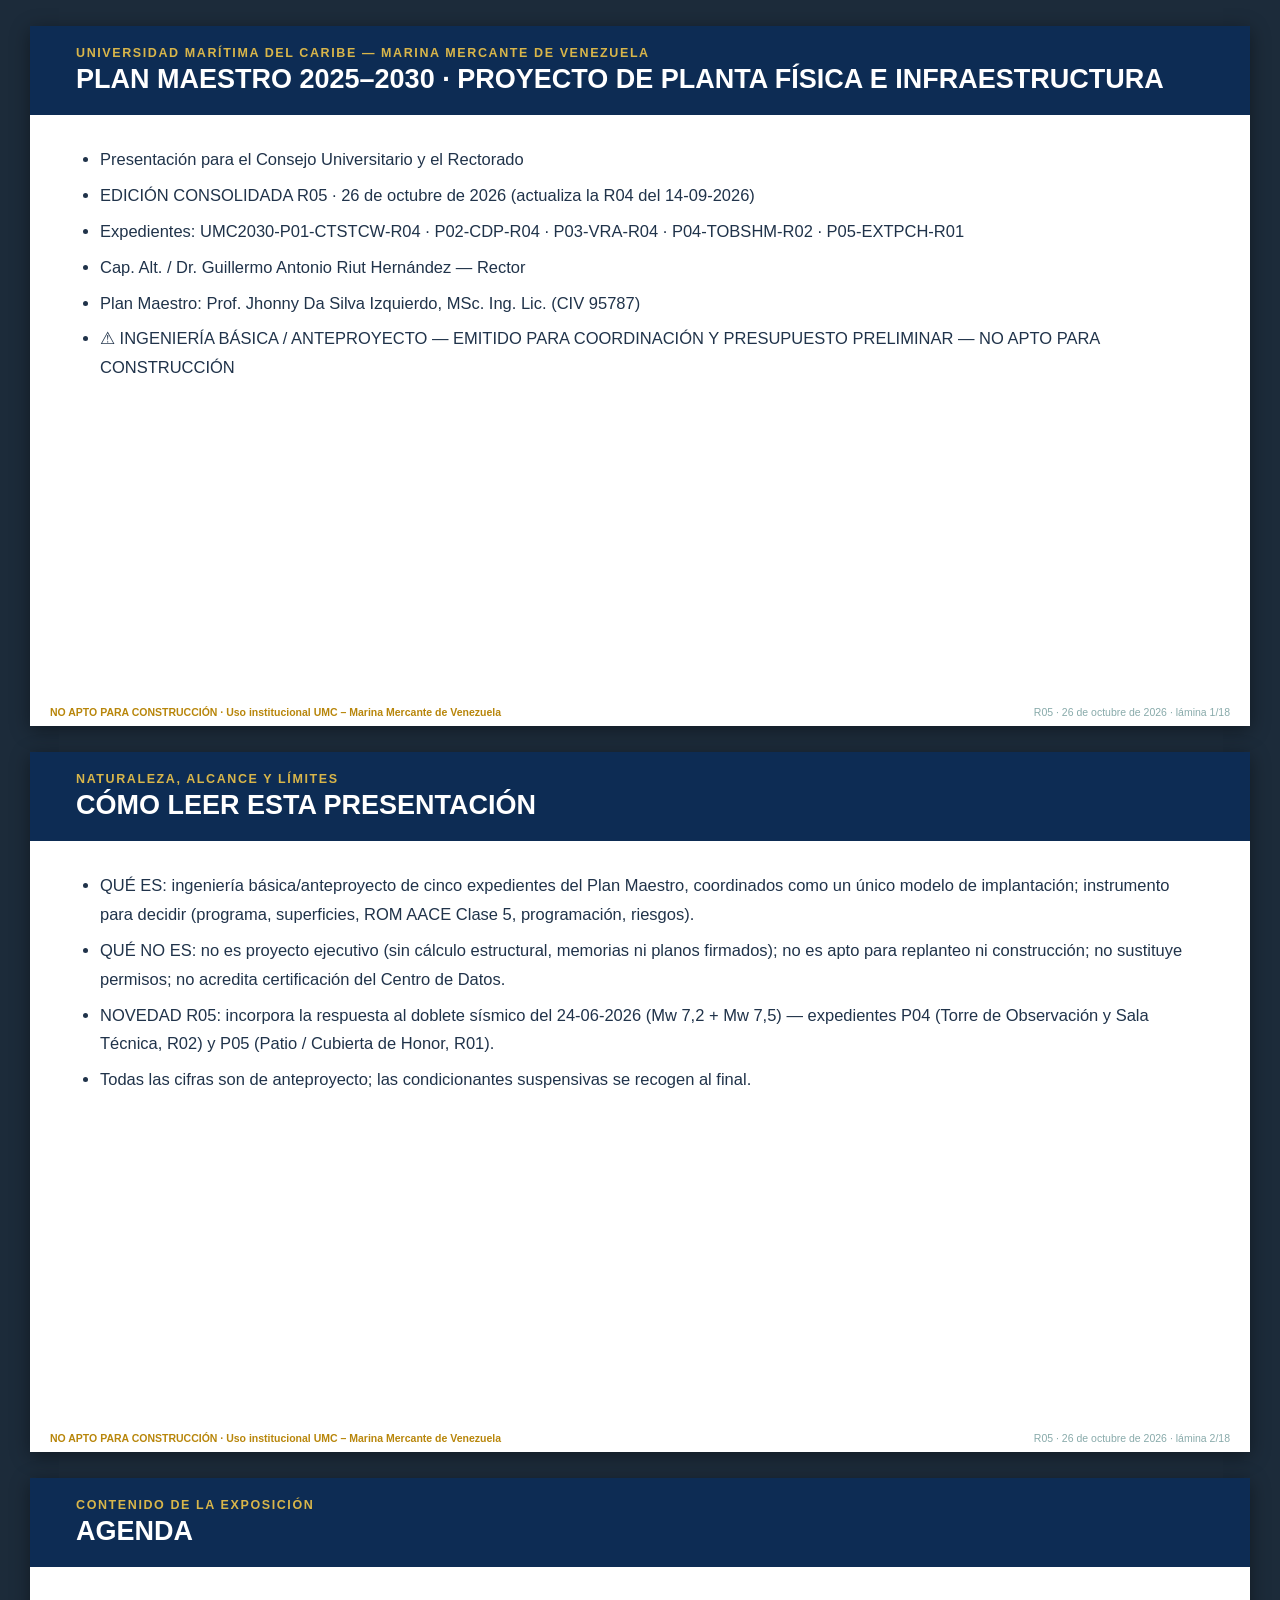
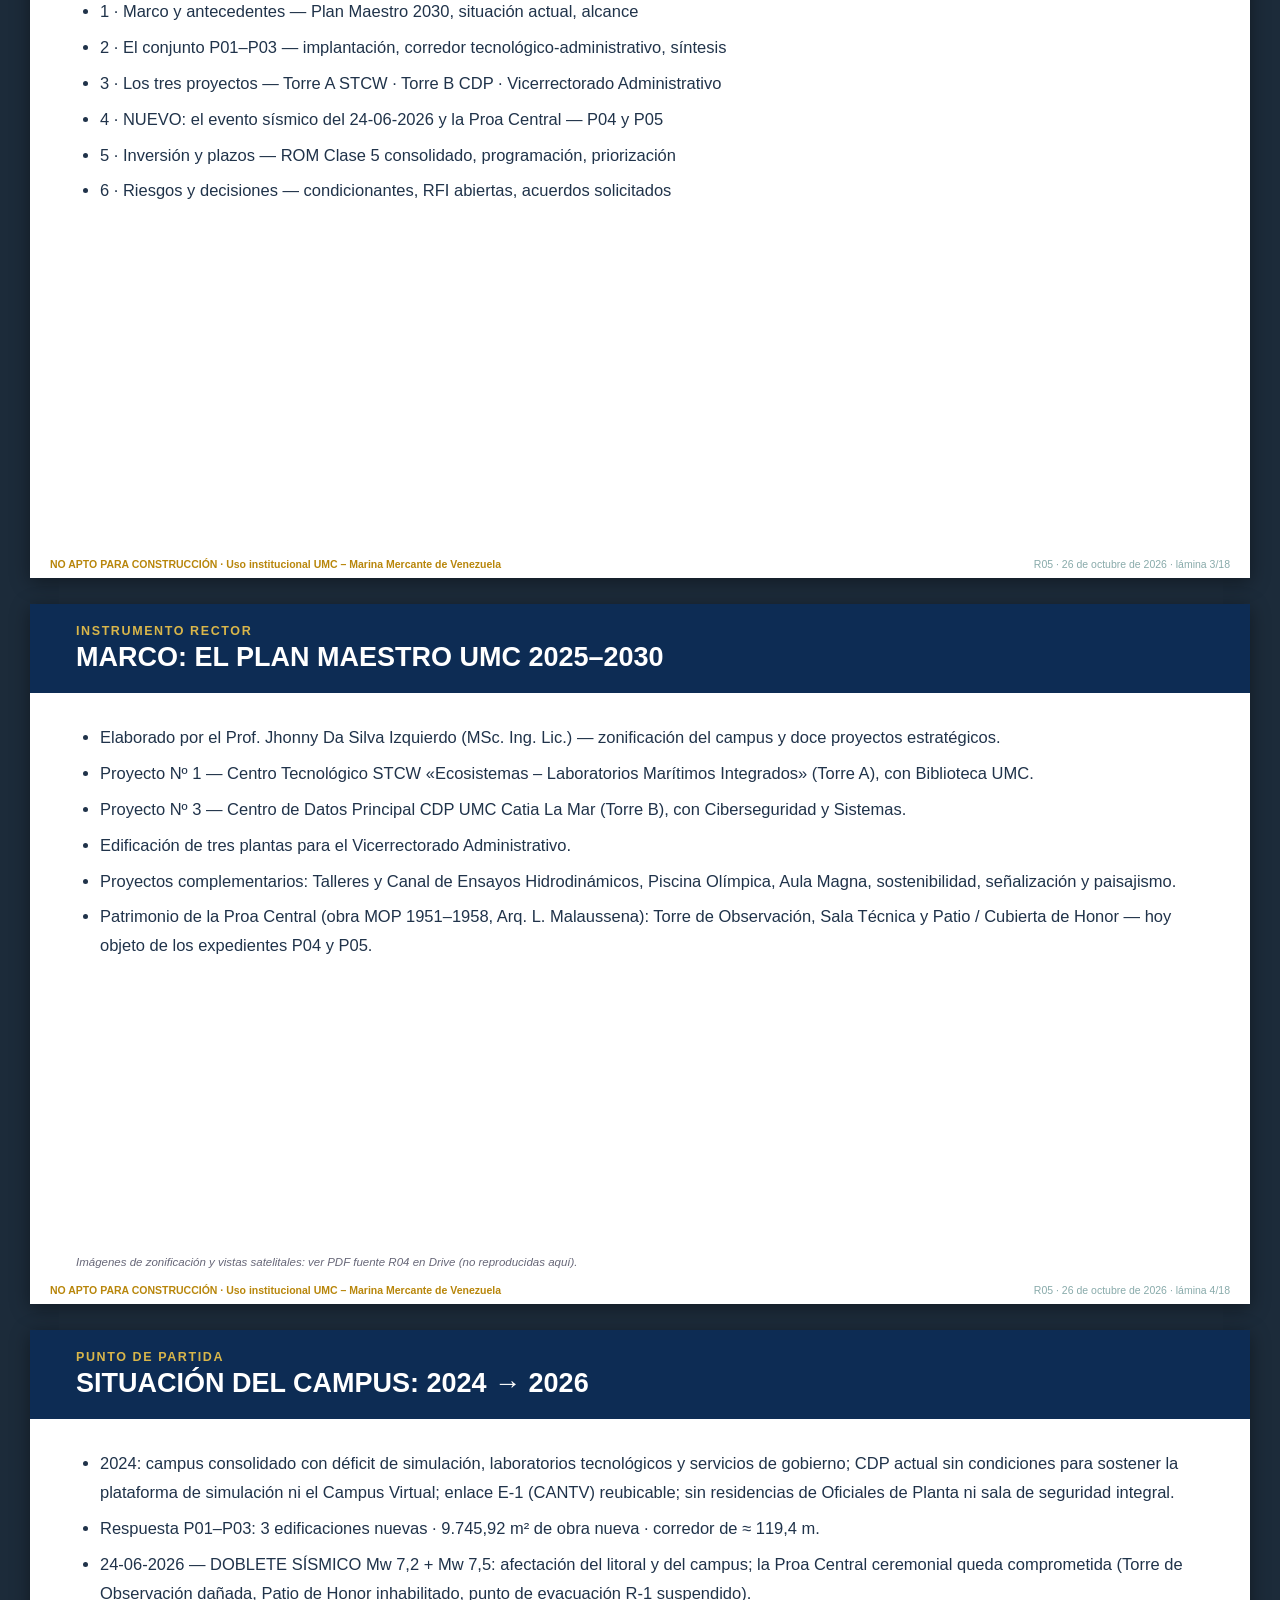
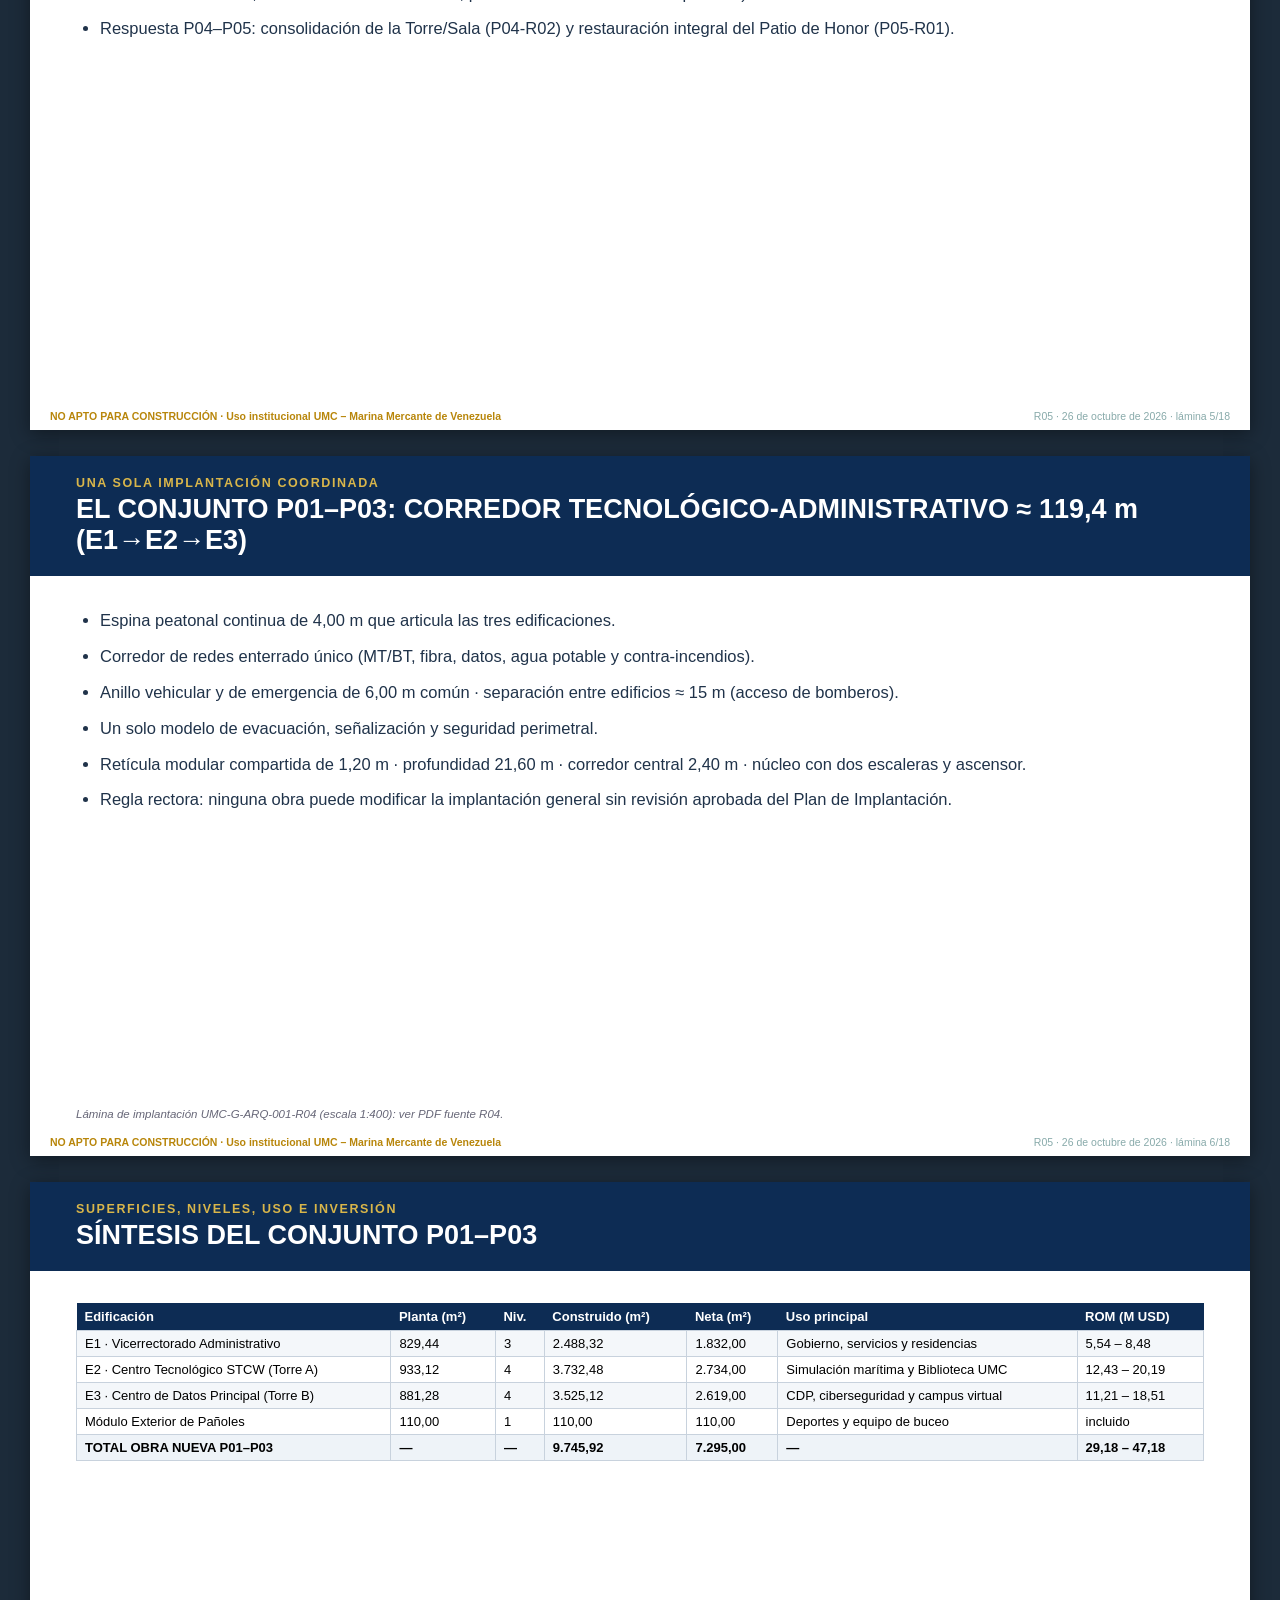
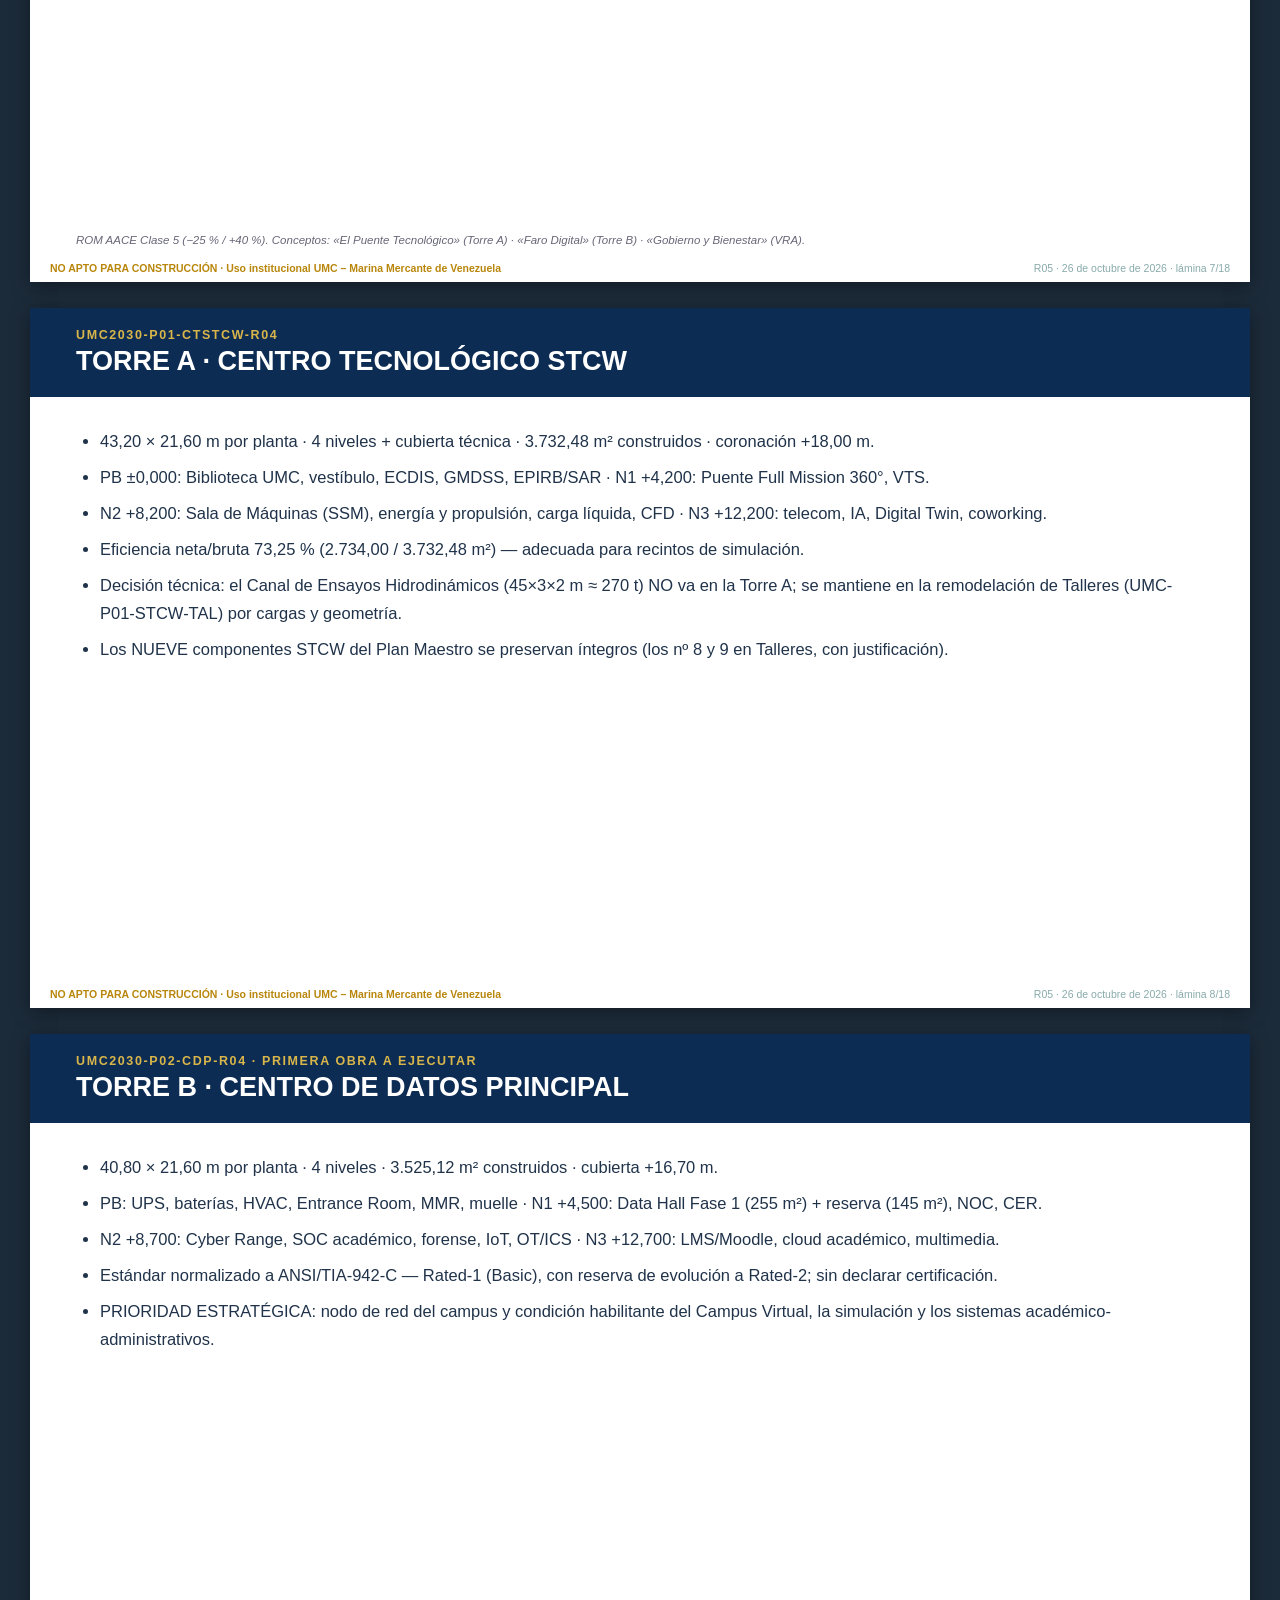
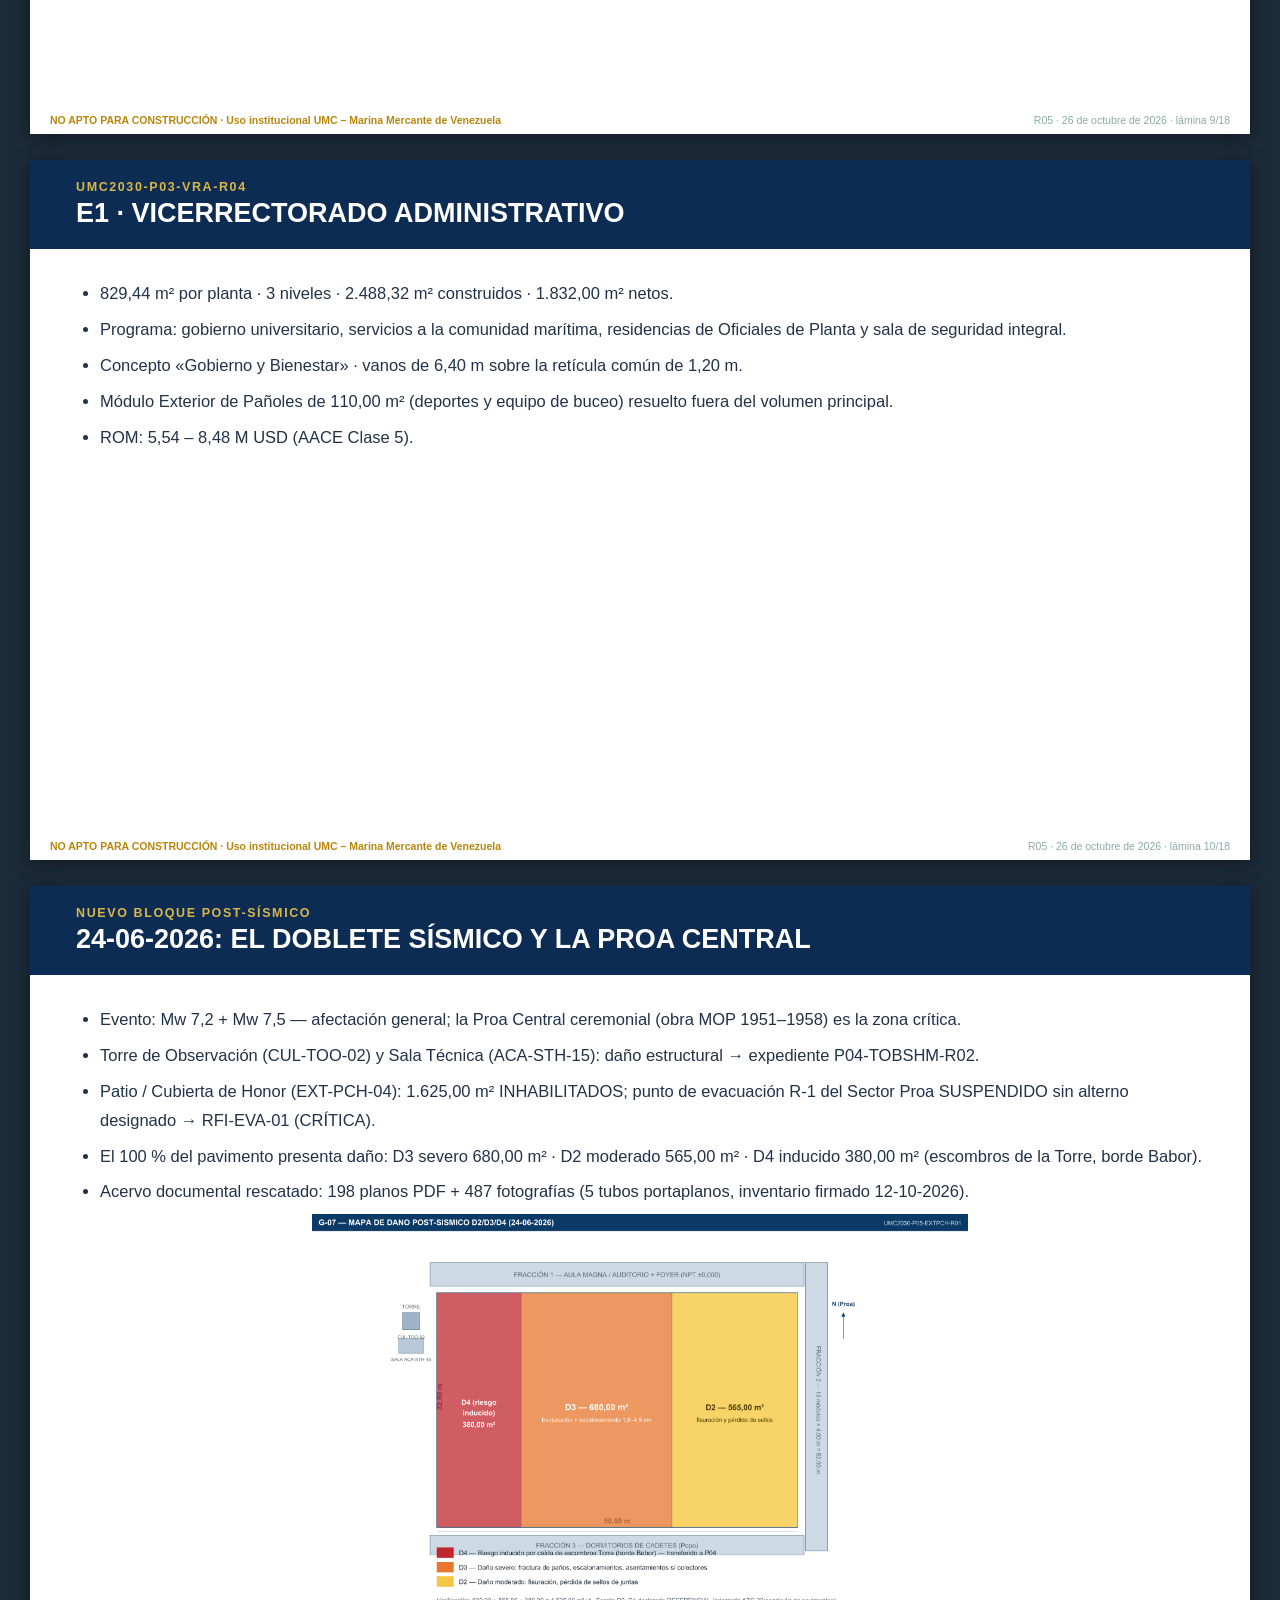
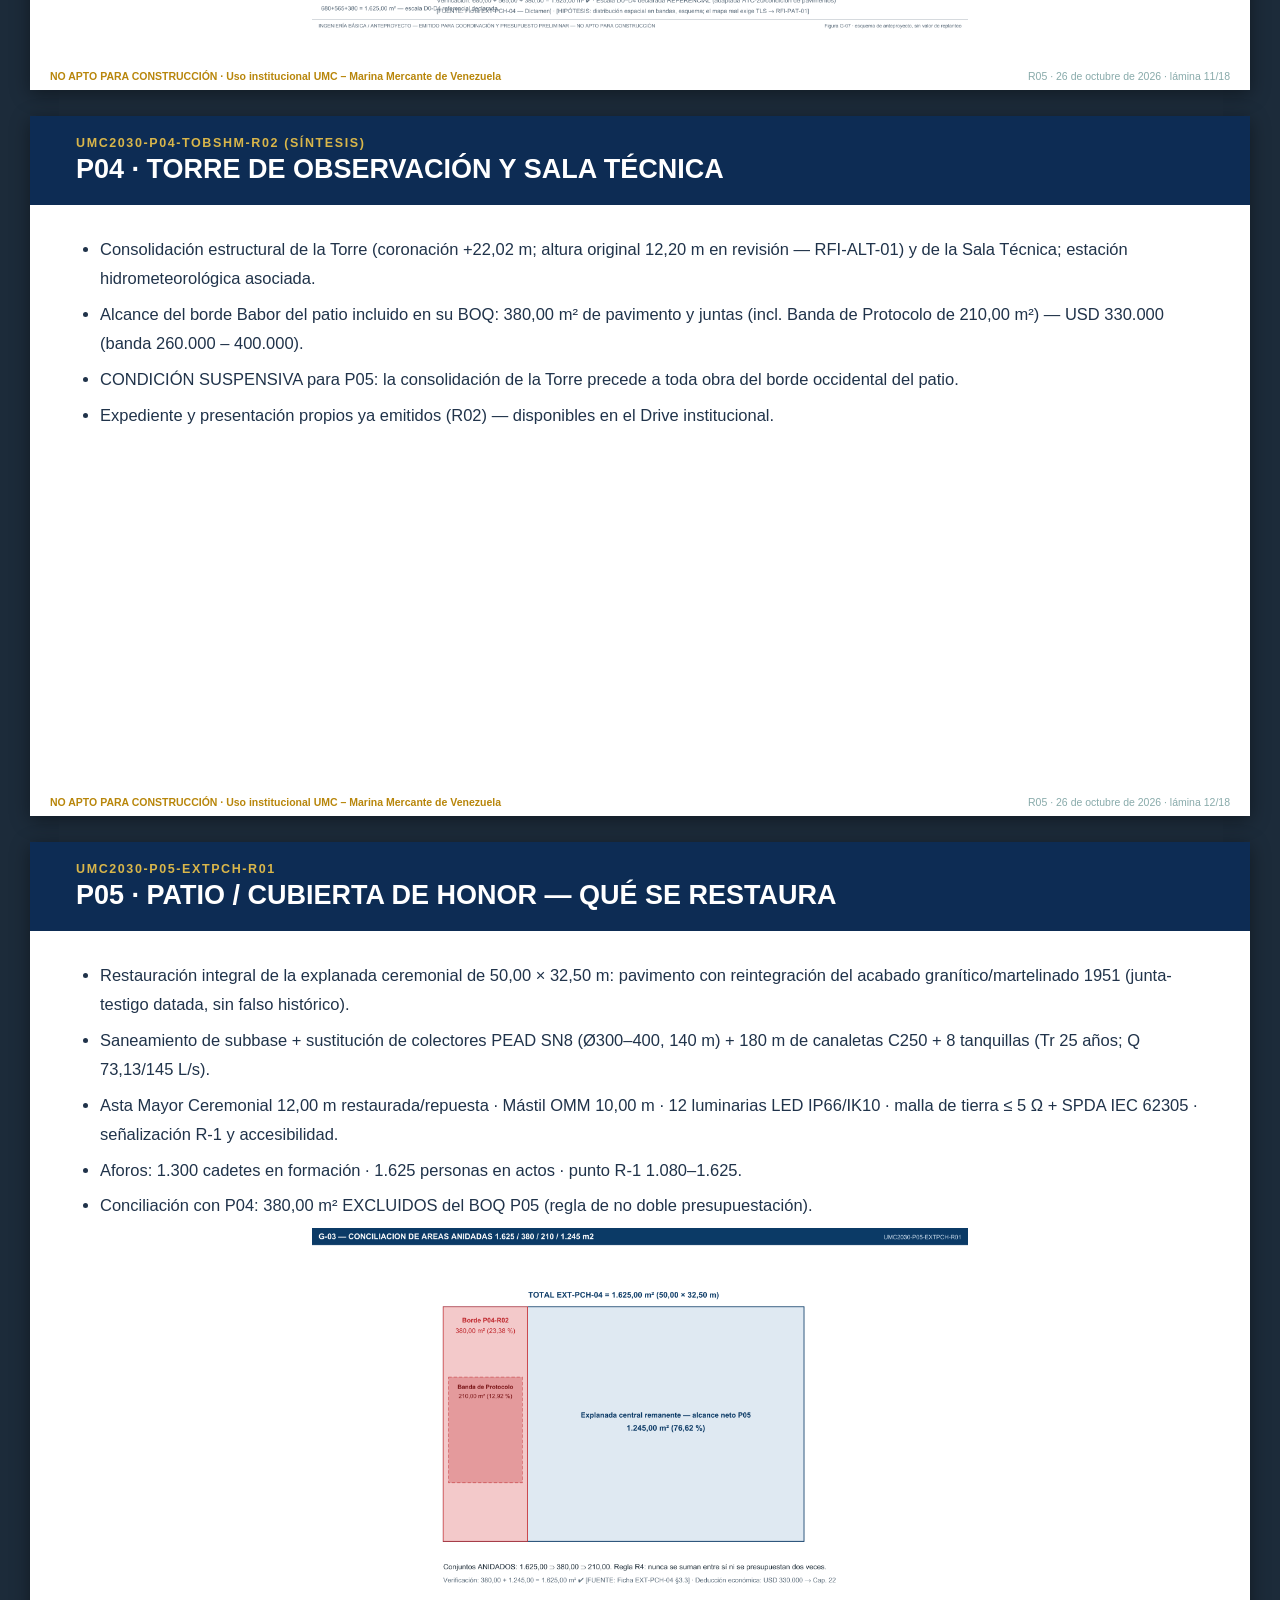
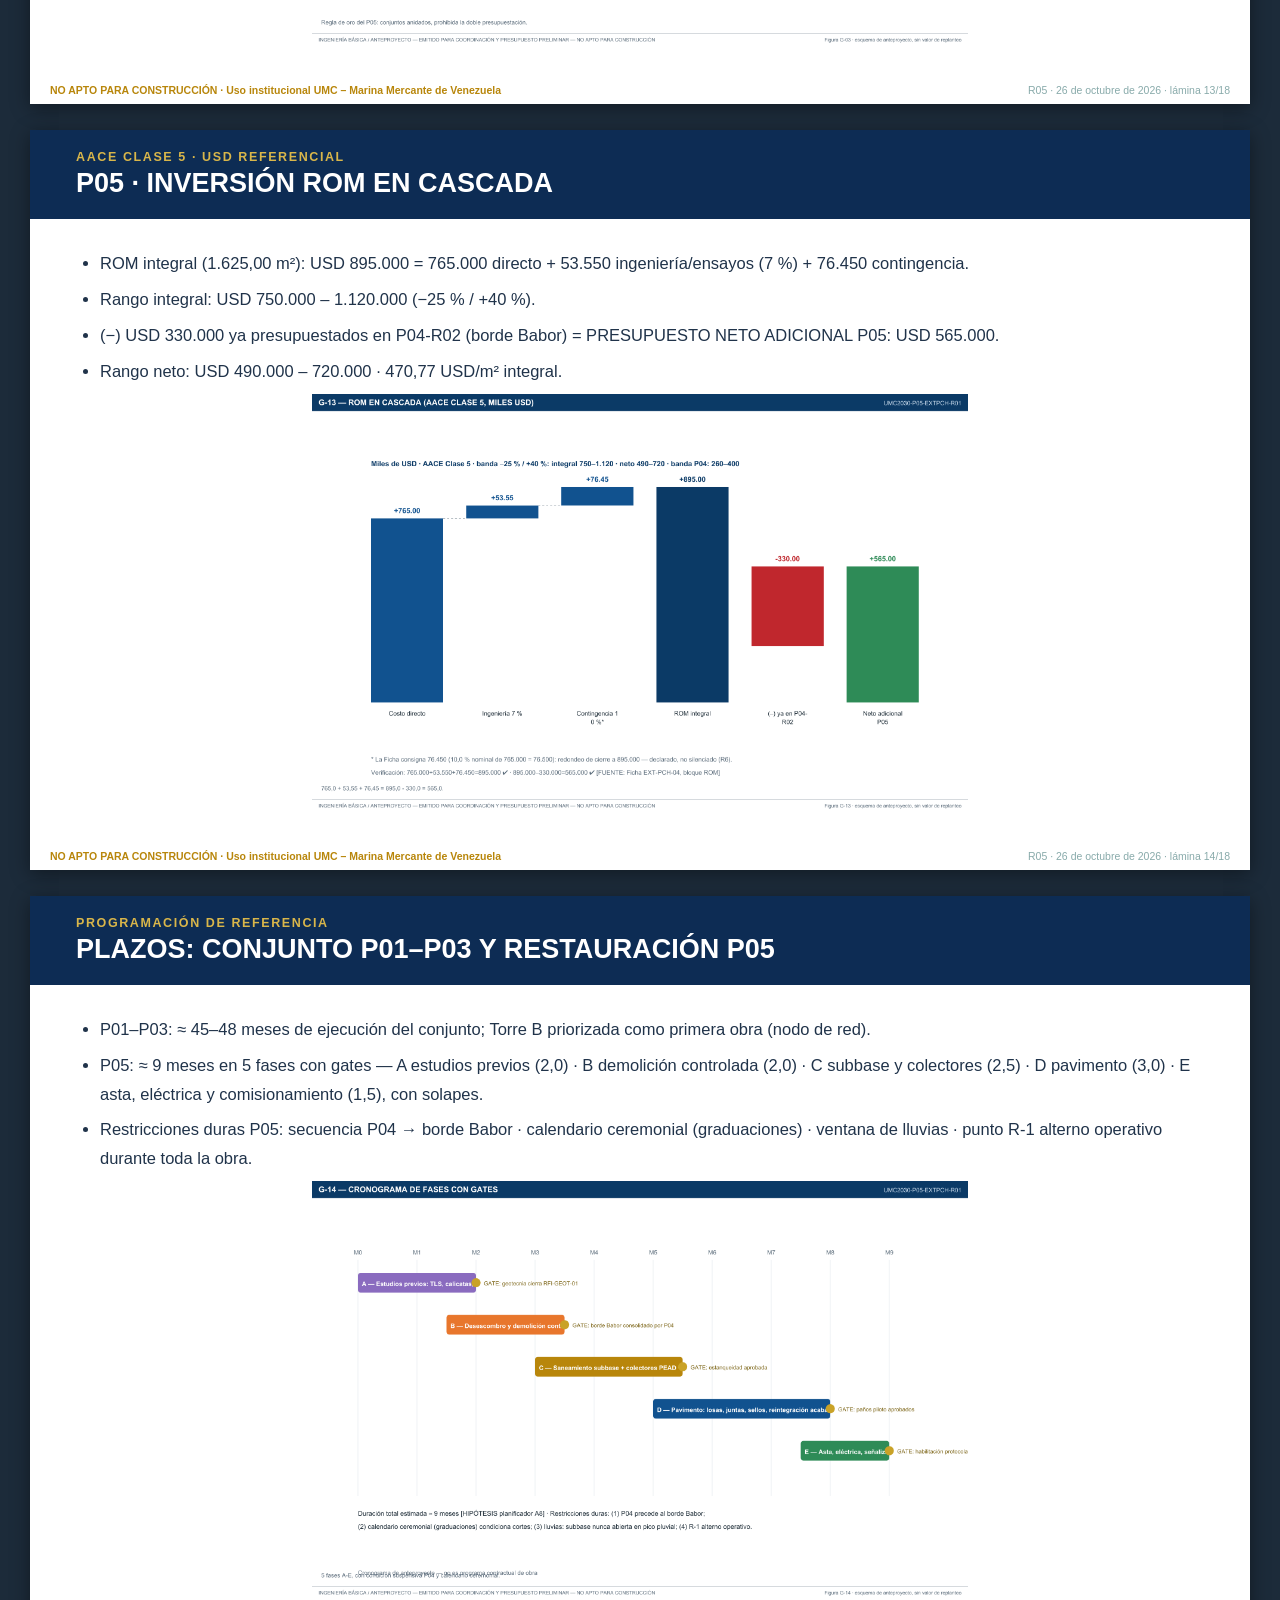
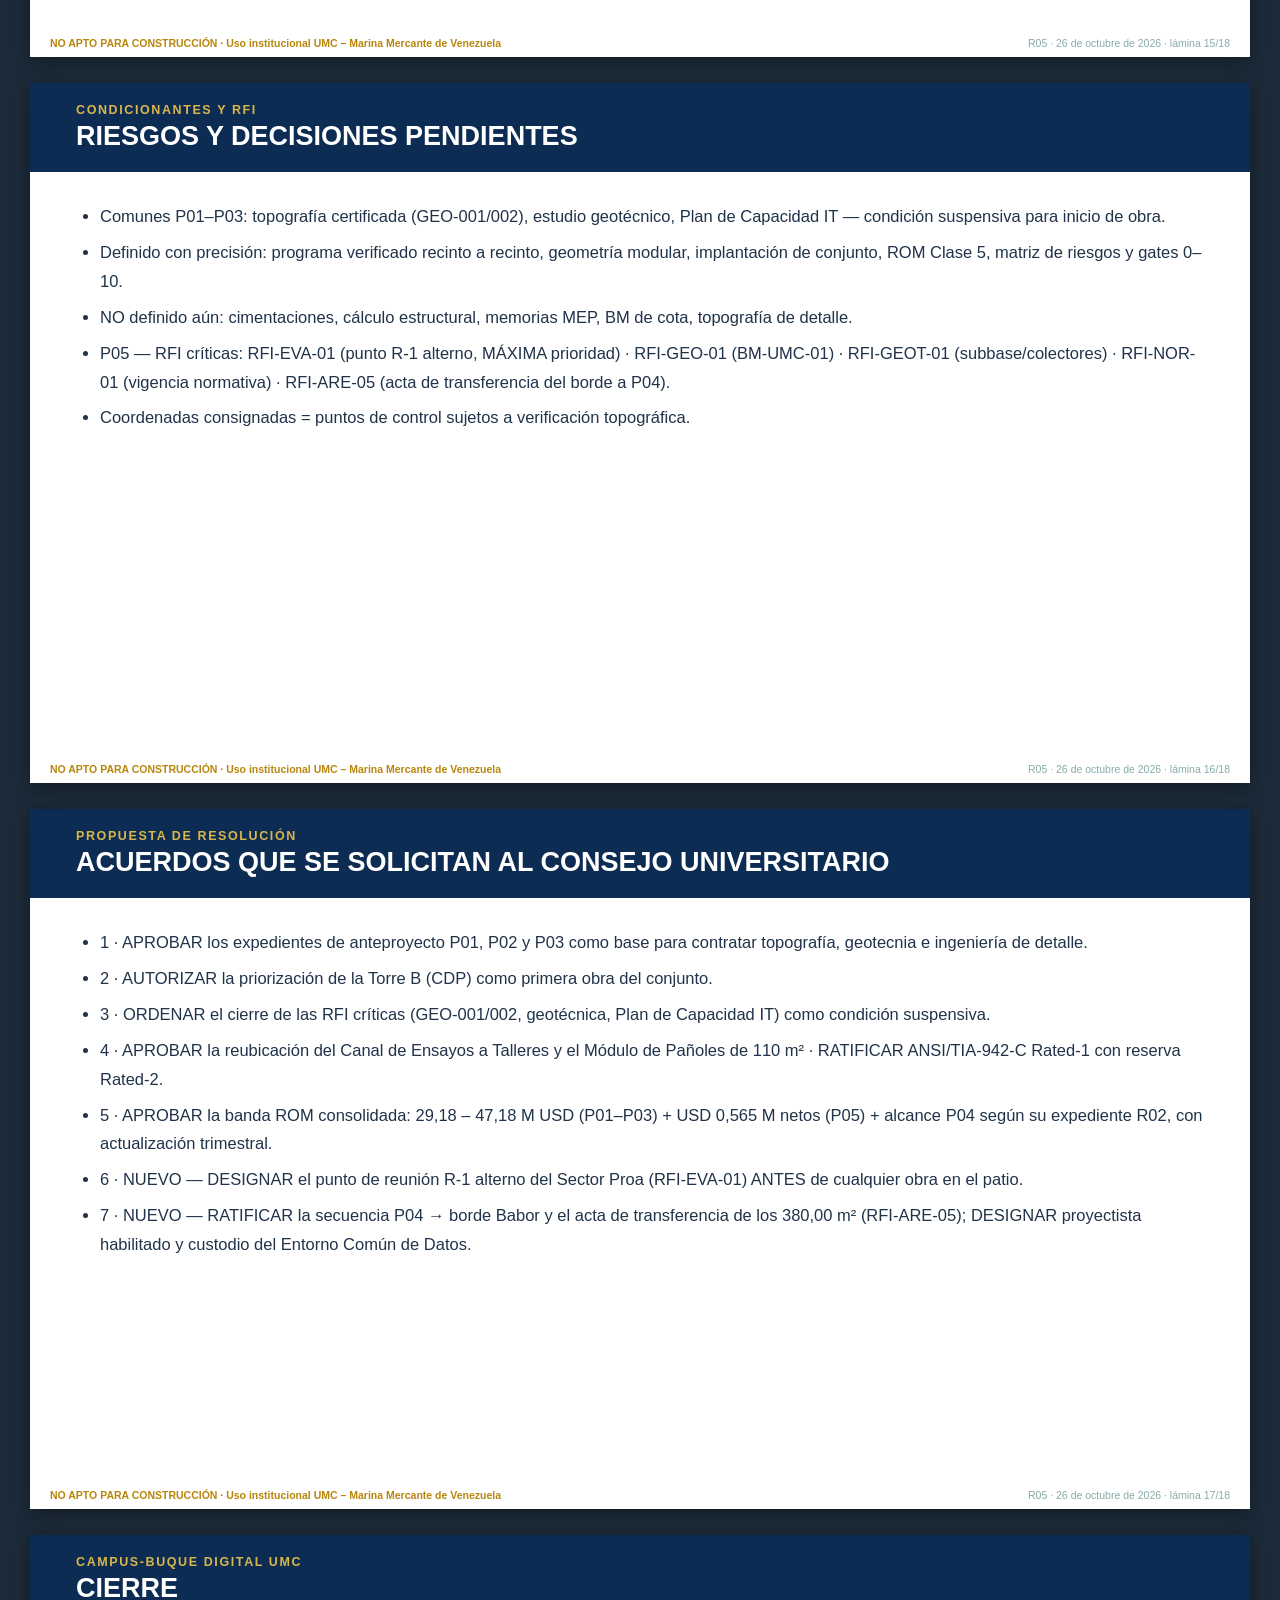
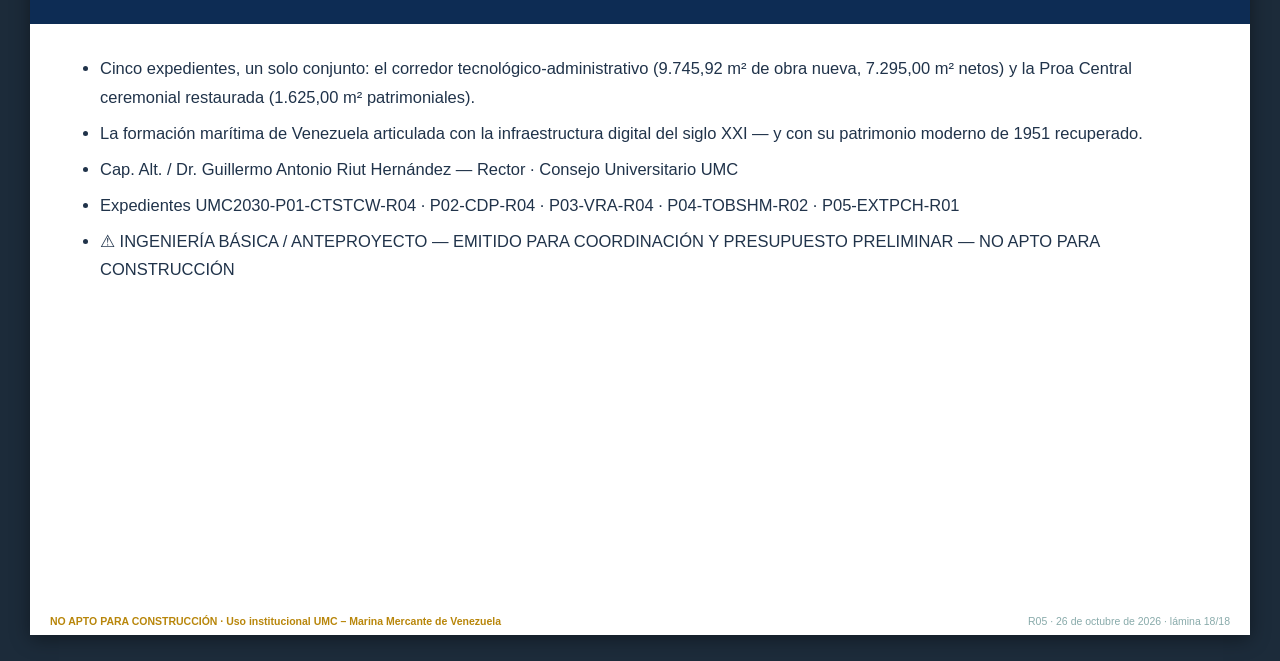
==== P05/entregables/PRESENTACION_UMC_2025-2030_CONSEJO-UNIVERSITARIO.html @ 45c9e175 "Presentación Consejo Universitario R05 consolidada (P01-P03 + bloque post-sismo P04/P05) en HTML y P" ====
<!DOCTYPE html><html lang="es"><head><meta charset="utf-8"><title>PRESENTACION_UMC_2025-2030_CONSEJO-UNIVERSITARIO — R05</title><style>body{font-family:Helvetica,Arial,sans-serif;margin:0;background:#1c2b3a}
.slide{width:1220px;min-height:700px;margin:26px auto;background:#fff;position:relative;box-shadow:0 4px 18px rgba(0,0,0,.4);display:flex;flex-direction:column}
.bar{background:#0d2c54;color:#fff;padding:20px 46px}.bar .k{color:#d9b64a;font-size:12.5px;letter-spacing:1.6px;font-weight:700}
.bar h1{margin:4px 0 0;font-size:27px}.body{padding:24px 46px;flex:1}
ul{font-size:16.5px;line-height:1.75;color:#20334a;padding-left:24px;margin:6px 0}li{margin-bottom:7px}
table{border-collapse:collapse;width:100%;font-size:13px;margin:8px 0}
th{background:#0d2c54;color:#fff;padding:6px 8px;text-align:left}td{border:1px solid #c8d2dd;padding:5px 8px}
tr:nth-child(even) td{background:#f4f7fa}tr:last-child td{font-weight:bold;background:#eef3f8}
.fig{text-align:center;margin-top:8px}.fig img{max-width:980px;max-height:420px}
.note{font-size:11.5px;color:#667;font-style:italic;padding:0 46px 8px}
.ft{display:flex;justify-content:space-between;padding:8px 20px;font-size:10.5px}
.ft .s{color:#b8860b;font-weight:700}.ft .n{color:#8aa}</style></head><body><div class="slide"><div class="bar"><div class="k">UNIVERSIDAD MARÍTIMA DEL CARIBE — MARINA MERCANTE DE VENEZUELA</div><h1>PLAN MAESTRO 2025–2030 · PROYECTO DE PLANTA FÍSICA E INFRAESTRUCTURA</h1></div><div class="body"><ul><li>Presentación para el Consejo Universitario y el Rectorado</li><li>EDICIÓN CONSOLIDADA R05 · 26 de octubre de 2026 (actualiza la R04 del 14-09-2026)</li><li>Expedientes: UMC2030-P01-CTSTCW-R04 · P02-CDP-R04 · P03-VRA-R04 · P04-TOBSHM-R02 · P05-EXTPCH-R01</li><li>Cap. Alt. / Dr. Guillermo Antonio Riut Hernández — Rector</li><li>Plan Maestro: Prof. Jhonny Da Silva Izquierdo, MSc. Ing. Lic. (CIV 95787)</li><li>⚠ INGENIERÍA BÁSICA / ANTEPROYECTO — EMITIDO PARA COORDINACIÓN Y PRESUPUESTO PRELIMINAR — NO APTO PARA CONSTRUCCIÓN</li></ul></div><div class="ft"><span class="s">NO APTO PARA CONSTRUCCIÓN · Uso institucional UMC – Marina Mercante de Venezuela</span><span class="n">R05 · 26 de octubre de 2026 · lámina 1/18</span></div></div><div class="slide"><div class="bar"><div class="k">NATURALEZA, ALCANCE Y LÍMITES</div><h1>CÓMO LEER ESTA PRESENTACIÓN</h1></div><div class="body"><ul><li>QUÉ ES: ingeniería básica/anteproyecto de cinco expedientes del Plan Maestro, coordinados como un único modelo de implantación; instrumento para decidir (programa, superficies, ROM AACE Clase 5, programación, riesgos).</li><li>QUÉ NO ES: no es proyecto ejecutivo (sin cálculo estructural, memorias ni planos firmados); no es apto para replanteo ni construcción; no sustituye permisos; no acredita certificación del Centro de Datos.</li><li>NOVEDAD R05: incorpora la respuesta al doblete sísmico del 24-06-2026 (Mw 7,2 + Mw 7,5) — expedientes P04 (Torre de Observación y Sala Técnica, R02) y P05 (Patio / Cubierta de Honor, R01).</li><li>Todas las cifras son de anteproyecto; las condicionantes suspensivas se recogen al final.</li></ul></div><div class="ft"><span class="s">NO APTO PARA CONSTRUCCIÓN · Uso institucional UMC – Marina Mercante de Venezuela</span><span class="n">R05 · 26 de octubre de 2026 · lámina 2/18</span></div></div><div class="slide"><div class="bar"><div class="k">CONTENIDO DE LA EXPOSICIÓN</div><h1>AGENDA</h1></div><div class="body"><ul><li>1 · Marco y antecedentes — Plan Maestro 2030, situación actual, alcance</li><li>2 · El conjunto P01–P03 — implantación, corredor tecnológico-administrativo, síntesis</li><li>3 · Los tres proyectos — Torre A STCW · Torre B CDP · Vicerrectorado Administrativo</li><li>4 · NUEVO: el evento sísmico del 24-06-2026 y la Proa Central — P04 y P05</li><li>5 · Inversión y plazos — ROM Clase 5 consolidado, programación, priorización</li><li>6 · Riesgos y decisiones — condicionantes, RFI abiertas, acuerdos solicitados</li></ul></div><div class="ft"><span class="s">NO APTO PARA CONSTRUCCIÓN · Uso institucional UMC – Marina Mercante de Venezuela</span><span class="n">R05 · 26 de octubre de 2026 · lámina 3/18</span></div></div><div class="slide"><div class="bar"><div class="k">INSTRUMENTO RECTOR</div><h1>MARCO: EL PLAN MAESTRO UMC 2025–2030</h1></div><div class="body"><ul><li>Elaborado por el Prof. Jhonny Da Silva Izquierdo (MSc. Ing. Lic.) — zonificación del campus y doce proyectos estratégicos.</li><li>Proyecto Nº 1 — Centro Tecnológico STCW «Ecosistemas – Laboratorios Marítimos Integrados» (Torre A), con Biblioteca UMC.</li><li>Proyecto Nº 3 — Centro de Datos Principal CDP UMC Catia La Mar (Torre B), con Ciberseguridad y Sistemas.</li><li>Edificación de tres plantas para el Vicerrectorado Administrativo.</li><li>Proyectos complementarios: Talleres y Canal de Ensayos Hidrodinámicos, Piscina Olímpica, Aula Magna, sostenibilidad, señalización y paisajismo.</li><li>Patrimonio de la Proa Central (obra MOP 1951–1958, Arq. L. Malaussena): Torre de Observación, Sala Técnica y Patio / Cubierta de Honor — hoy objeto de los expedientes P04 y P05.</li></ul></div><div class="note">Imágenes de zonificación y vistas satelitales: ver PDF fuente R04 en Drive (no reproducidas aquí).</div><div class="ft"><span class="s">NO APTO PARA CONSTRUCCIÓN · Uso institucional UMC – Marina Mercante de Venezuela</span><span class="n">R05 · 26 de octubre de 2026 · lámina 4/18</span></div></div><div class="slide"><div class="bar"><div class="k">PUNTO DE PARTIDA</div><h1>SITUACIÓN DEL CAMPUS: 2024 → 2026</h1></div><div class="body"><ul><li>2024: campus consolidado con déficit de simulación, laboratorios tecnológicos y servicios de gobierno; CDP actual sin condiciones para sostener la plataforma de simulación ni el Campus Virtual; enlace E-1 (CANTV) reubicable; sin residencias de Oficiales de Planta ni sala de seguridad integral.</li><li>Respuesta P01–P03: 3 edificaciones nuevas · 9.745,92 m² de obra nueva · corredor de ≈ 119,4 m.</li><li>24-06-2026 — DOBLETE SÍSMICO Mw 7,2 + Mw 7,5: afectación del litoral y del campus; la Proa Central ceremonial queda comprometida (Torre de Observación dañada, Patio de Honor inhabilitado, punto de evacuación R-1 suspendido).</li><li>Respuesta P04–P05: consolidación de la Torre/Sala (P04-R02) y restauración integral del Patio de Honor (P05-R01).</li></ul></div><div class="ft"><span class="s">NO APTO PARA CONSTRUCCIÓN · Uso institucional UMC – Marina Mercante de Venezuela</span><span class="n">R05 · 26 de octubre de 2026 · lámina 5/18</span></div></div><div class="slide"><div class="bar"><div class="k">UNA SOLA IMPLANTACIÓN COORDINADA</div><h1>EL CONJUNTO P01–P03: CORREDOR TECNOLÓGICO-ADMINISTRATIVO ≈ 119,4 m (E1→E2→E3)</h1></div><div class="body"><ul><li>Espina peatonal continua de 4,00 m que articula las tres edificaciones.</li><li>Corredor de redes enterrado único (MT/BT, fibra, datos, agua potable y contra-incendios).</li><li>Anillo vehicular y de emergencia de 6,00 m común · separación entre edificios ≈ 15 m (acceso de bomberos).</li><li>Un solo modelo de evacuación, señalización y seguridad perimetral.</li><li>Retícula modular compartida de 1,20 m · profundidad 21,60 m · corredor central 2,40 m · núcleo con dos escaleras y ascensor.</li><li>Regla rectora: ninguna obra puede modificar la implantación general sin revisión aprobada del Plan de Implantación.</li></ul></div><div class="note">Lámina de implantación UMC-G-ARQ-001-R04 (escala 1:400): ver PDF fuente R04.</div><div class="ft"><span class="s">NO APTO PARA CONSTRUCCIÓN · Uso institucional UMC – Marina Mercante de Venezuela</span><span class="n">R05 · 26 de octubre de 2026 · lámina 6/18</span></div></div><div class="slide"><div class="bar"><div class="k">SUPERFICIES, NIVELES, USO E INVERSIÓN</div><h1>SÍNTESIS DEL CONJUNTO P01–P03</h1></div><div class="body"><table><tr><th>Edificación</th><th>Planta (m²)</th><th>Niv.</th><th>Construido (m²)</th><th>Neta (m²)</th><th>Uso principal</th><th>ROM (M USD)</th></tr><tr><td>E1 · Vicerrectorado Administrativo</td><td>829,44</td><td>3</td><td>2.488,32</td><td>1.832,00</td><td>Gobierno, servicios y residencias</td><td>5,54 – 8,48</td></tr><tr><td>E2 · Centro Tecnológico STCW (Torre A)</td><td>933,12</td><td>4</td><td>3.732,48</td><td>2.734,00</td><td>Simulación marítima y Biblioteca UMC</td><td>12,43 – 20,19</td></tr><tr><td>E3 · Centro de Datos Principal (Torre B)</td><td>881,28</td><td>4</td><td>3.525,12</td><td>2.619,00</td><td>CDP, ciberseguridad y campus virtual</td><td>11,21 – 18,51</td></tr><tr><td>Módulo Exterior de Pañoles</td><td>110,00</td><td>1</td><td>110,00</td><td>110,00</td><td>Deportes y equipo de buceo</td><td>incluido</td></tr><tr><td>TOTAL OBRA NUEVA P01–P03</td><td>—</td><td>—</td><td>9.745,92</td><td>7.295,00</td><td>—</td><td>29,18 – 47,18</td></tr></table></div><div class="note">ROM AACE Clase 5 (−25 % / +40 %). Conceptos: «El Puente Tecnológico» (Torre A) · «Faro Digital» (Torre B) · «Gobierno y Bienestar» (VRA).</div><div class="ft"><span class="s">NO APTO PARA CONSTRUCCIÓN · Uso institucional UMC – Marina Mercante de Venezuela</span><span class="n">R05 · 26 de octubre de 2026 · lámina 7/18</span></div></div><div class="slide"><div class="bar"><div class="k">UMC2030-P01-CTSTCW-R04</div><h1>TORRE A · CENTRO TECNOLÓGICO STCW</h1></div><div class="body"><ul><li>43,20 × 21,60 m por planta · 4 niveles + cubierta técnica · 3.732,48 m² construidos · coronación +18,00 m.</li><li>PB ±0,000: Biblioteca UMC, vestíbulo, ECDIS, GMDSS, EPIRB/SAR · N1 +4,200: Puente Full Mission 360°, VTS.</li><li>N2 +8,200: Sala de Máquinas (SSM), energía y propulsión, carga líquida, CFD · N3 +12,200: telecom, IA, Digital Twin, coworking.</li><li>Eficiencia neta/bruta 73,25 % (2.734,00 / 3.732,48 m²) — adecuada para recintos de simulación.</li><li>Decisión técnica: el Canal de Ensayos Hidrodinámicos (45×3×2 m ≈ 270 t) NO va en la Torre A; se mantiene en la remodelación de Talleres (UMC-P01-STCW-TAL) por cargas y geometría.</li><li>Los NUEVE componentes STCW del Plan Maestro se preservan íntegros (los nº 8 y 9 en Talleres, con justificación).</li></ul></div><div class="ft"><span class="s">NO APTO PARA CONSTRUCCIÓN · Uso institucional UMC – Marina Mercante de Venezuela</span><span class="n">R05 · 26 de octubre de 2026 · lámina 8/18</span></div></div><div class="slide"><div class="bar"><div class="k">UMC2030-P02-CDP-R04 · PRIMERA OBRA A EJECUTAR</div><h1>TORRE B · CENTRO DE DATOS PRINCIPAL</h1></div><div class="body"><ul><li>40,80 × 21,60 m por planta · 4 niveles · 3.525,12 m² construidos · cubierta +16,70 m.</li><li>PB: UPS, baterías, HVAC, Entrance Room, MMR, muelle · N1 +4,500: Data Hall Fase 1 (255 m²) + reserva (145 m²), NOC, CER.</li><li>N2 +8,700: Cyber Range, SOC académico, forense, IoT, OT/ICS · N3 +12,700: LMS/Moodle, cloud académico, multimedia.</li><li>Estándar normalizado a ANSI/TIA-942-C — Rated-1 (Basic), con reserva de evolución a Rated-2; sin declarar certificación.</li><li>PRIORIDAD ESTRATÉGICA: nodo de red del campus y condición habilitante del Campus Virtual, la simulación y los sistemas académico-administrativos.</li></ul></div><div class="ft"><span class="s">NO APTO PARA CONSTRUCCIÓN · Uso institucional UMC – Marina Mercante de Venezuela</span><span class="n">R05 · 26 de octubre de 2026 · lámina 9/18</span></div></div><div class="slide"><div class="bar"><div class="k">UMC2030-P03-VRA-R04</div><h1>E1 · VICERRECTORADO ADMINISTRATIVO</h1></div><div class="body"><ul><li>829,44 m² por planta · 3 niveles · 2.488,32 m² construidos · 1.832,00 m² netos.</li><li>Programa: gobierno universitario, servicios a la comunidad marítima, residencias de Oficiales de Planta y sala de seguridad integral.</li><li>Concepto «Gobierno y Bienestar» · vanos de 6,40 m sobre la retícula común de 1,20 m.</li><li>Módulo Exterior de Pañoles de 110,00 m² (deportes y equipo de buceo) resuelto fuera del volumen principal.</li><li>ROM: 5,54 – 8,48 M USD (AACE Clase 5).</li></ul></div><div class="ft"><span class="s">NO APTO PARA CONSTRUCCIÓN · Uso institucional UMC – Marina Mercante de Venezuela</span><span class="n">R05 · 26 de octubre de 2026 · lámina 10/18</span></div></div><div class="slide"><div class="bar"><div class="k">NUEVO BLOQUE POST-SÍSMICO</div><h1>24-06-2026: EL DOBLETE SÍSMICO Y LA PROA CENTRAL</h1></div><div class="body"><ul><li>Evento: Mw 7,2 + Mw 7,5 — afectación general; la Proa Central ceremonial (obra MOP 1951–1958) es la zona crítica.</li><li>Torre de Observación (CUL-TOO-02) y Sala Técnica (ACA-STH-15): daño estructural → expediente P04-TOBSHM-R02.</li><li>Patio / Cubierta de Honor (EXT-PCH-04): 1.625,00 m² INHABILITADOS; punto de evacuación R-1 del Sector Proa SUSPENDIDO sin alterno designado → RFI-EVA-01 (CRÍTICA).</li><li>El 100 % del pavimento presenta daño: D3 severo 680,00 m² · D2 moderado 565,00 m² · D4 inducido 380,00 m² (escombros de la Torre, borde Babor).</li><li>Acervo documental rescatado: 198 planos PDF + 487 fotografías (5 tubos portaplanos, inventario firmado 12-10-2026).</li></ul><div class="fig"><img src="[data-uri]" alt="figura"></div></div><div class="ft"><span class="s">NO APTO PARA CONSTRUCCIÓN · Uso institucional UMC – Marina Mercante de Venezuela</span><span class="n">R05 · 26 de octubre de 2026 · lámina 11/18</span></div></div><div class="slide"><div class="bar"><div class="k">UMC2030-P04-TOBSHM-R02 (SÍNTESIS)</div><h1>P04 · TORRE DE OBSERVACIÓN Y SALA TÉCNICA</h1></div><div class="body"><ul><li>Consolidación estructural de la Torre (coronación +22,02 m; altura original 12,20 m en revisión — RFI-ALT-01) y de la Sala Técnica; estación hidrometeorológica asociada.</li><li>Alcance del borde Babor del patio incluido en su BOQ: 380,00 m² de pavimento y juntas (incl. Banda de Protocolo de 210,00 m²) — USD 330.000 (banda 260.000 – 400.000).</li><li>CONDICIÓN SUSPENSIVA para P05: la consolidación de la Torre precede a toda obra del borde occidental del patio.</li><li>Expediente y presentación propios ya emitidos (R02) — disponibles en el Drive institucional.</li></ul></div><div class="ft"><span class="s">NO APTO PARA CONSTRUCCIÓN · Uso institucional UMC – Marina Mercante de Venezuela</span><span class="n">R05 · 26 de octubre de 2026 · lámina 12/18</span></div></div><div class="slide"><div class="bar"><div class="k">UMC2030-P05-EXTPCH-R01</div><h1>P05 · PATIO / CUBIERTA DE HONOR — QUÉ SE RESTAURA</h1></div><div class="body"><ul><li>Restauración integral de la explanada ceremonial de 50,00 × 32,50 m: pavimento con reintegración del acabado granítico/martelinado 1951 (junta-testigo datada, sin falso histórico).</li><li>Saneamiento de subbase + sustitución de colectores PEAD SN8 (Ø300–400, 140 m) + 180 m de canaletas C250 + 8 tanquillas (Tr 25 años; Q 73,13/145 L/s).</li><li>Asta Mayor Ceremonial 12,00 m restaurada/repuesta · Mástil OMM 10,00 m · 12 luminarias LED IP66/IK10 · malla de tierra ≤ 5 Ω + SPDA IEC 62305 · señalización R-1 y accesibilidad.</li><li>Aforos: 1.300 cadetes en formación · 1.625 personas en actos · punto R-1 1.080–1.625.</li><li>Conciliación con P04: 380,00 m² EXCLUIDOS del BOQ P05 (regla de no doble presupuestación).</li></ul><div class="fig"><img src="[data-uri]" alt="figura"></div></div><div class="ft"><span class="s">NO APTO PARA CONSTRUCCIÓN · Uso institucional UMC – Marina Mercante de Venezuela</span><span class="n">R05 · 26 de octubre de 2026 · lámina 13/18</span></div></div><div class="slide"><div class="bar"><div class="k">AACE CLASE 5 · USD REFERENCIAL</div><h1>P05 · INVERSIÓN ROM EN CASCADA</h1></div><div class="body"><ul><li>ROM integral (1.625,00 m²): USD 895.000 = 765.000 directo + 53.550 ingeniería/ensayos (7 %) + 76.450 contingencia.</li><li>Rango integral: USD 750.000 – 1.120.000 (−25 % / +40 %).</li><li>(−) USD 330.000 ya presupuestados en P04-R02 (borde Babor) = PRESUPUESTO NETO ADICIONAL P05: USD 565.000.</li><li>Rango neto: USD 490.000 – 720.000 · 470,77 USD/m² integral.</li></ul><div class="fig"><img src="[data-uri]" alt="figura"></div></div><div class="ft"><span class="s">NO APTO PARA CONSTRUCCIÓN · Uso institucional UMC – Marina Mercante de Venezuela</span><span class="n">R05 · 26 de octubre de 2026 · lámina 14/18</span></div></div><div class="slide"><div class="bar"><div class="k">PROGRAMACIÓN DE REFERENCIA</div><h1>PLAZOS: CONJUNTO P01–P03 Y RESTAURACIÓN P05</h1></div><div class="body"><ul><li>P01–P03: ≈ 45–48 meses de ejecución del conjunto; Torre B priorizada como primera obra (nodo de red).</li><li>P05: ≈ 9 meses en 5 fases con gates — A estudios previos (2,0) · B demolición controlada (2,0) · C subbase y colectores (2,5) · D pavimento (3,0) · E asta, eléctrica y comisionamiento (1,5), con solapes.</li><li>Restricciones duras P05: secuencia P04 → borde Babor · calendario ceremonial (graduaciones) · ventana de lluvias · punto R-1 alterno operativo durante toda la obra.</li></ul><div class="fig"><img src="[data-uri]" alt="figura"></div></div><div class="ft"><span class="s">NO APTO PARA CONSTRUCCIÓN · Uso institucional UMC – Marina Mercante de Venezuela</span><span class="n">R05 · 26 de octubre de 2026 · lámina 15/18</span></div></div><div class="slide"><div class="bar"><div class="k">CONDICIONANTES Y RFI</div><h1>RIESGOS Y DECISIONES PENDIENTES</h1></div><div class="body"><ul><li>Comunes P01–P03: topografía certificada (GEO-001/002), estudio geotécnico, Plan de Capacidad IT — condición suspensiva para inicio de obra.</li><li>Definido con precisión: programa verificado recinto a recinto, geometría modular, implantación de conjunto, ROM Clase 5, matriz de riesgos y gates 0–10.</li><li>NO definido aún: cimentaciones, cálculo estructural, memorias MEP, BM de cota, topografía de detalle.</li><li>P05 — RFI críticas: RFI-EVA-01 (punto R-1 alterno, MÁXIMA prioridad) · RFI-GEO-01 (BM-UMC-01) · RFI-GEOT-01 (subbase/colectores) · RFI-NOR-01 (vigencia normativa) · RFI-ARE-05 (acta de transferencia del borde a P04).</li><li>Coordenadas consignadas = puntos de control sujetos a verificación topográfica.</li></ul></div><div class="ft"><span class="s">NO APTO PARA CONSTRUCCIÓN · Uso institucional UMC – Marina Mercante de Venezuela</span><span class="n">R05 · 26 de octubre de 2026 · lámina 16/18</span></div></div><div class="slide"><div class="bar"><div class="k">PROPUESTA DE RESOLUCIÓN</div><h1>ACUERDOS QUE SE SOLICITAN AL CONSEJO UNIVERSITARIO</h1></div><div class="body"><ul><li>1 · APROBAR los expedientes de anteproyecto P01, P02 y P03 como base para contratar topografía, geotecnia e ingeniería de detalle.</li><li>2 · AUTORIZAR la priorización de la Torre B (CDP) como primera obra del conjunto.</li><li>3 · ORDENAR el cierre de las RFI críticas (GEO-001/002, geotécnica, Plan de Capacidad IT) como condición suspensiva.</li><li>4 · APROBAR la reubicación del Canal de Ensayos a Talleres y el Módulo de Pañoles de 110 m² · RATIFICAR ANSI/TIA-942-C Rated-1 con reserva Rated-2.</li><li>5 · APROBAR la banda ROM consolidada: 29,18 – 47,18 M USD (P01–P03) + USD 0,565 M netos (P05) + alcance P04 según su expediente R02, con actualización trimestral.</li><li>6 · NUEVO — DESIGNAR el punto de reunión R-1 alterno del Sector Proa (RFI-EVA-01) ANTES de cualquier obra en el patio.</li><li>7 · NUEVO — RATIFICAR la secuencia P04 → borde Babor y el acta de transferencia de los 380,00 m² (RFI-ARE-05); DESIGNAR proyectista habilitado y custodio del Entorno Común de Datos.</li></ul></div><div class="ft"><span class="s">NO APTO PARA CONSTRUCCIÓN · Uso institucional UMC – Marina Mercante de Venezuela</span><span class="n">R05 · 26 de octubre de 2026 · lámina 17/18</span></div></div><div class="slide"><div class="bar"><div class="k">CAMPUS-BUQUE DIGITAL UMC</div><h1>CIERRE</h1></div><div class="body"><ul><li>Cinco expedientes, un solo conjunto: el corredor tecnológico-administrativo (9.745,92 m² de obra nueva, 7.295,00 m² netos) y la Proa Central ceremonial restaurada (1.625,00 m² patrimoniales).</li><li>La formación marítima de Venezuela articulada con la infraestructura digital del siglo XXI — y con su patrimonio moderno de 1951 recuperado.</li><li>Cap. Alt. / Dr. Guillermo Antonio Riut Hernández — Rector · Consejo Universitario UMC</li><li>Expedientes UMC2030-P01-CTSTCW-R04 · P02-CDP-R04 · P03-VRA-R04 · P04-TOBSHM-R02 · P05-EXTPCH-R01</li><li>⚠ INGENIERÍA BÁSICA / ANTEPROYECTO — EMITIDO PARA COORDINACIÓN Y PRESUPUESTO PRELIMINAR — NO APTO PARA CONSTRUCCIÓN</li></ul></div><div class="ft"><span class="s">NO APTO PARA CONSTRUCCIÓN · Uso institucional UMC – Marina Mercante de Venezuela</span><span class="n">R05 · 26 de octubre de 2026 · lámina 18/18</span></div></div></body></html>
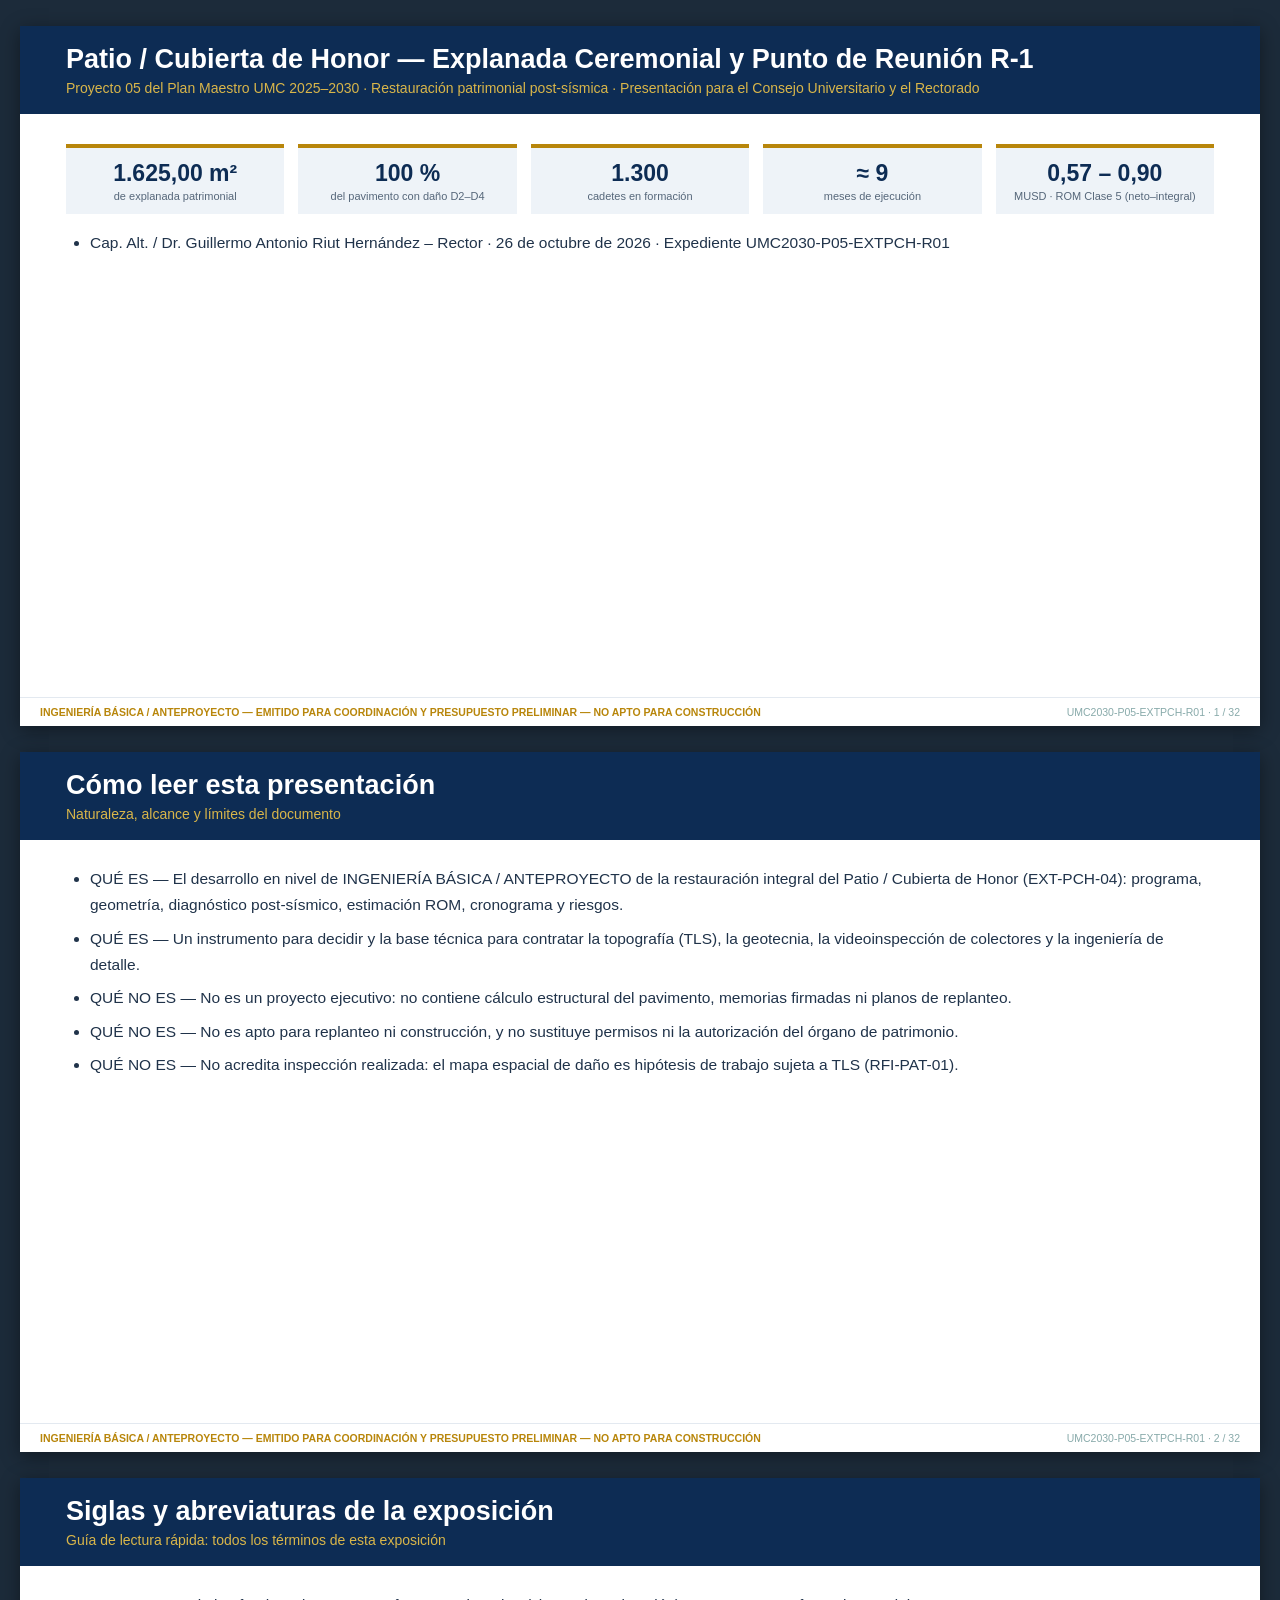
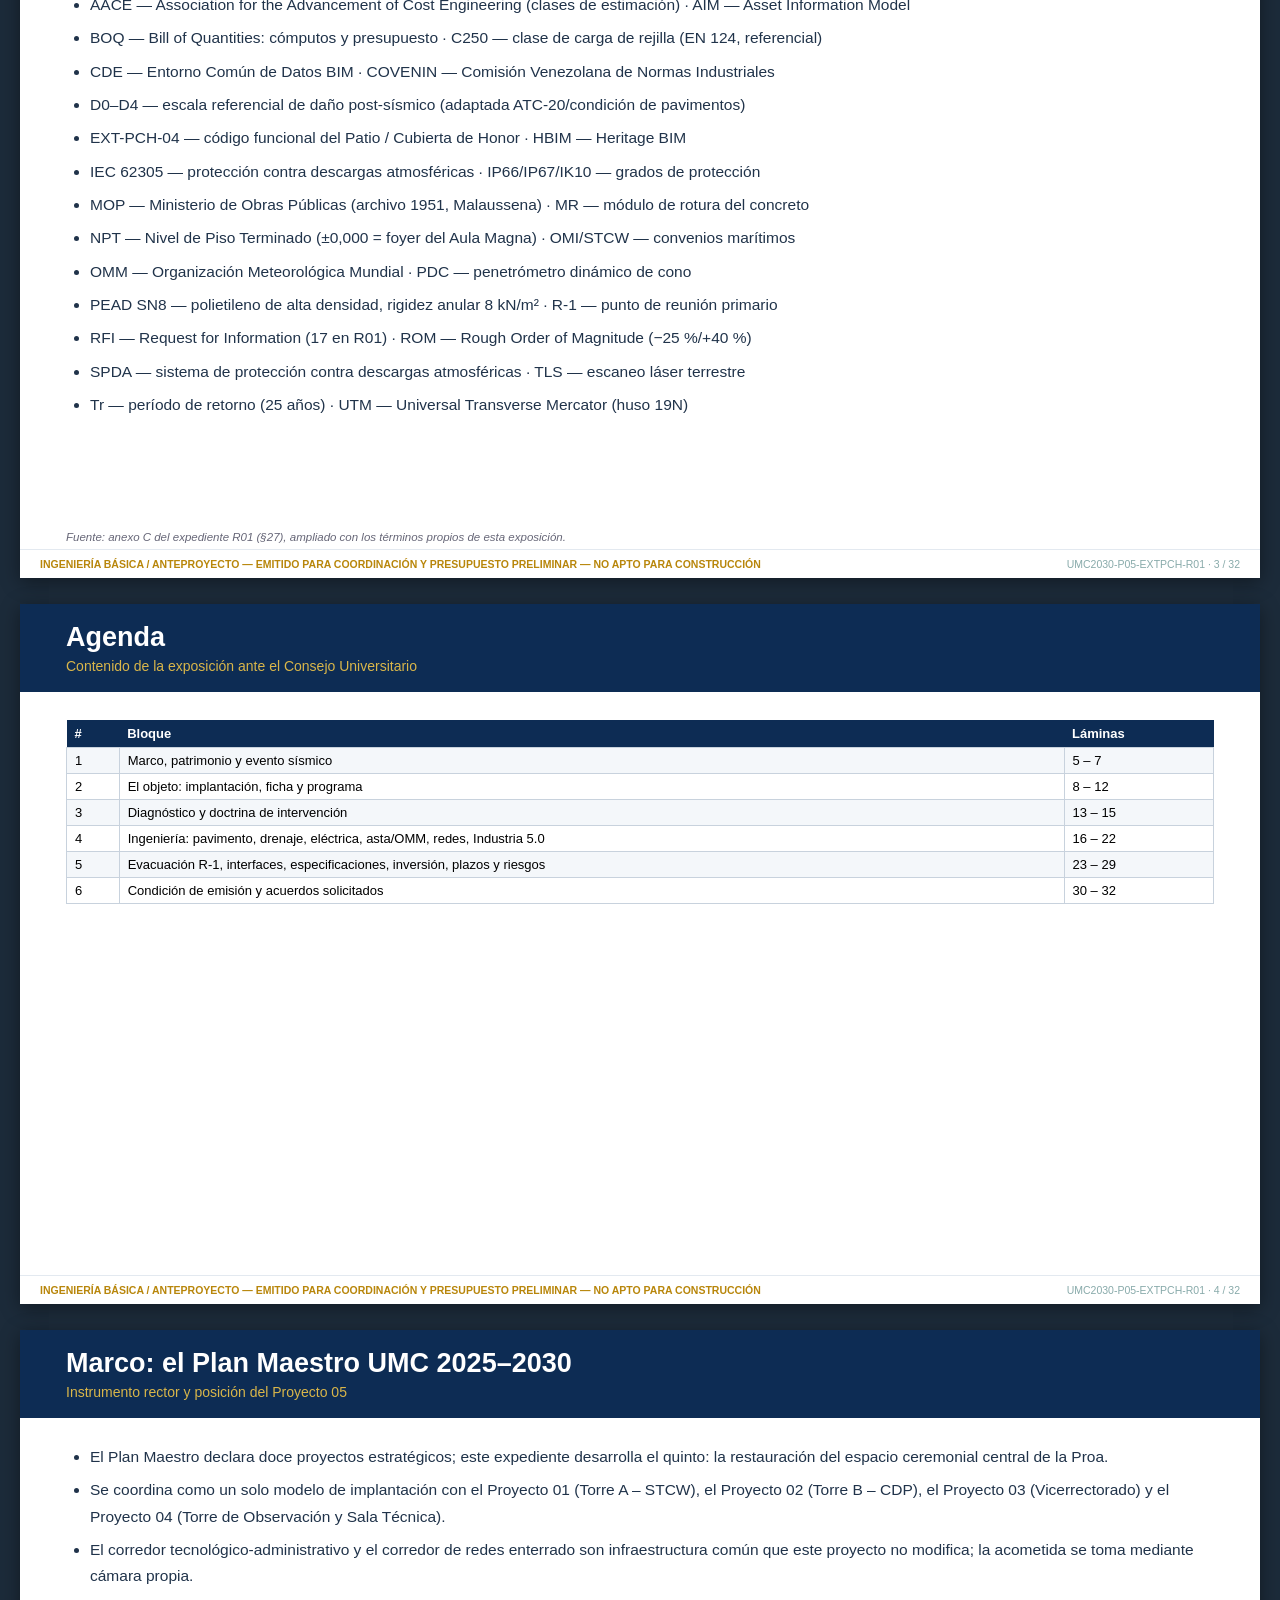
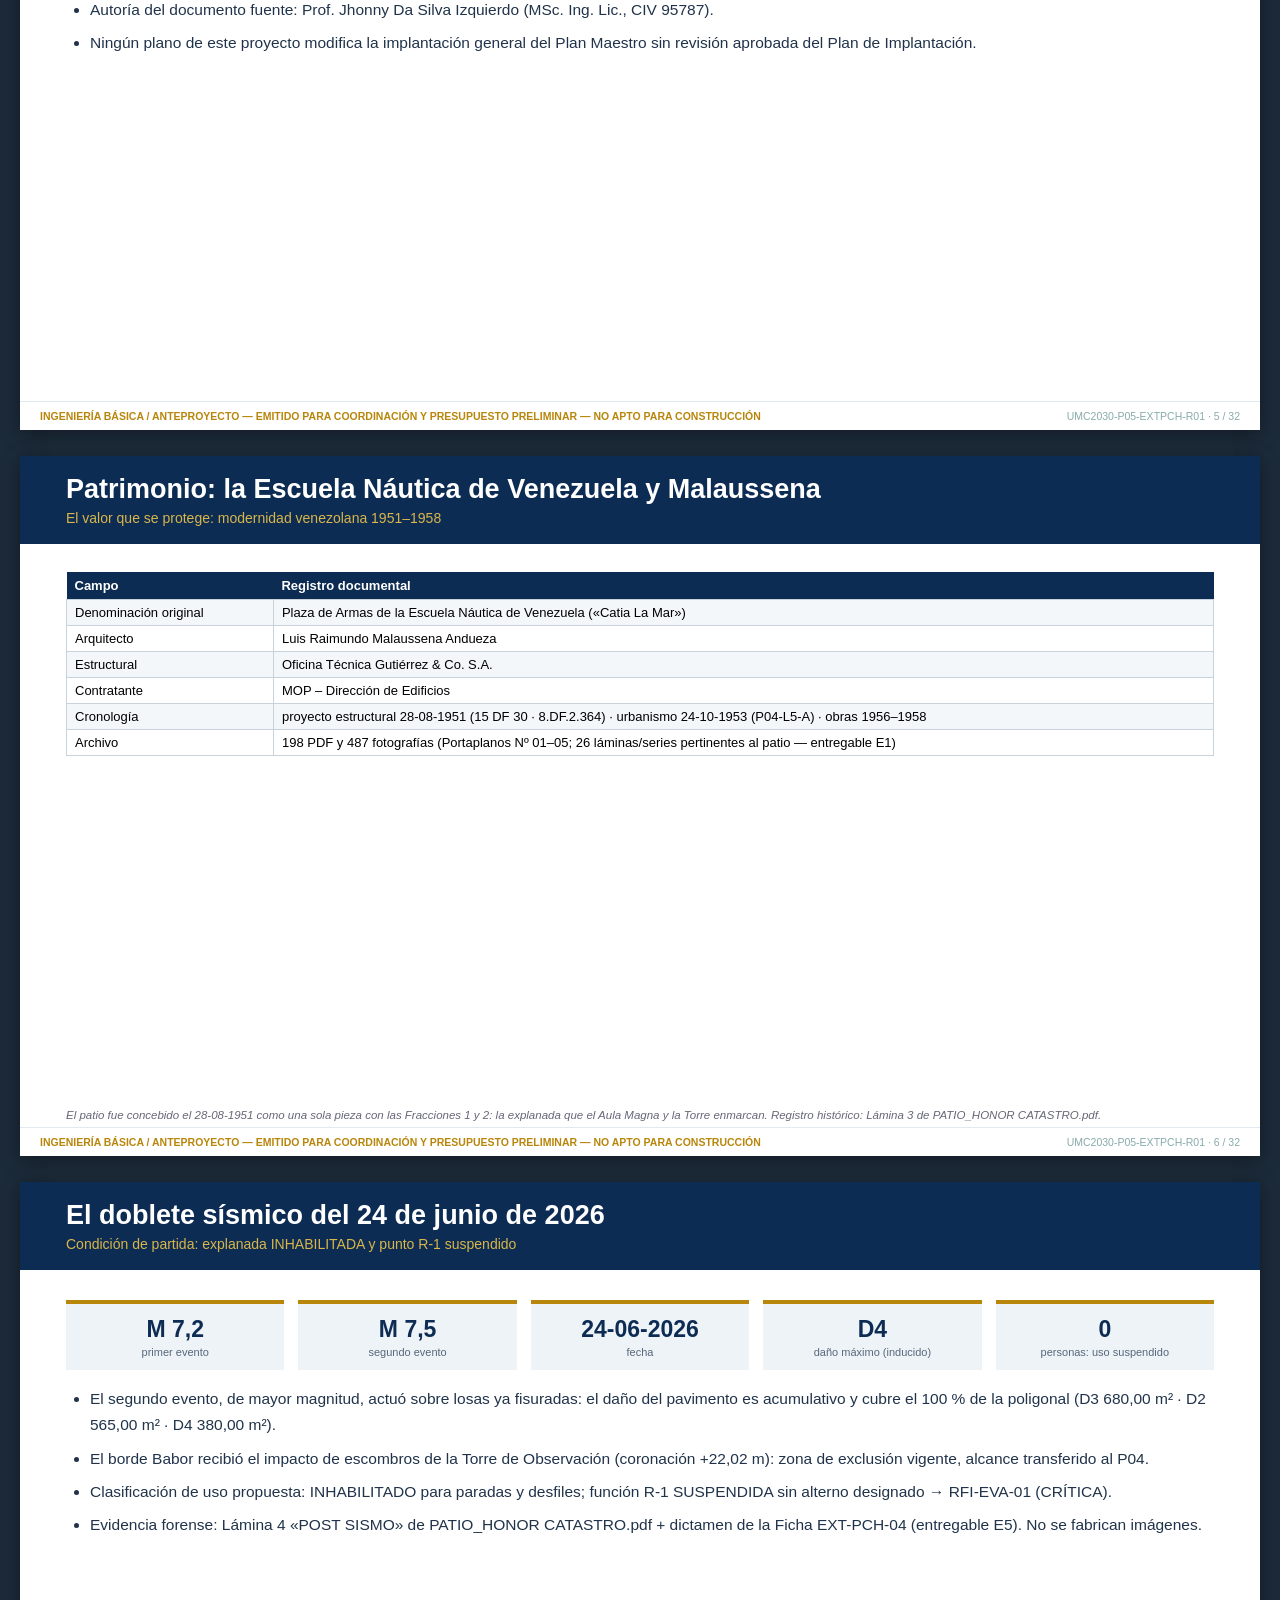
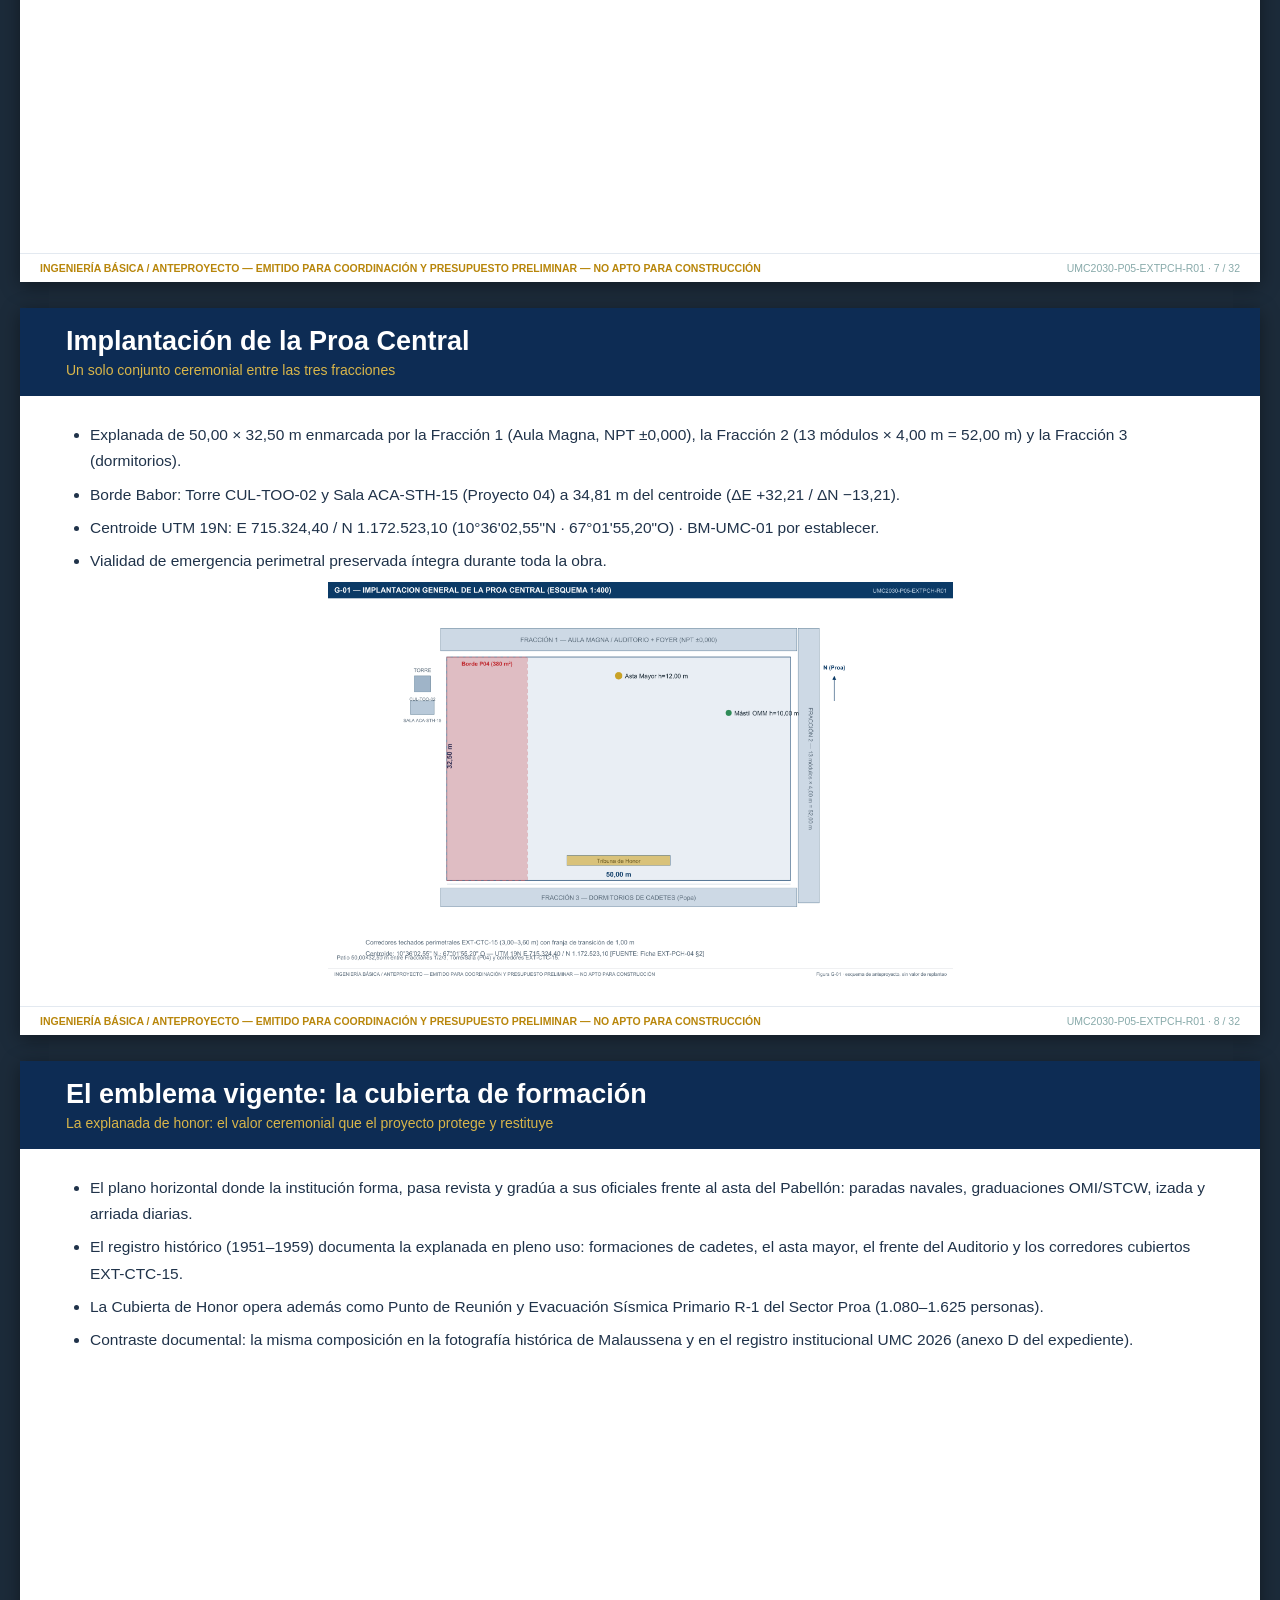
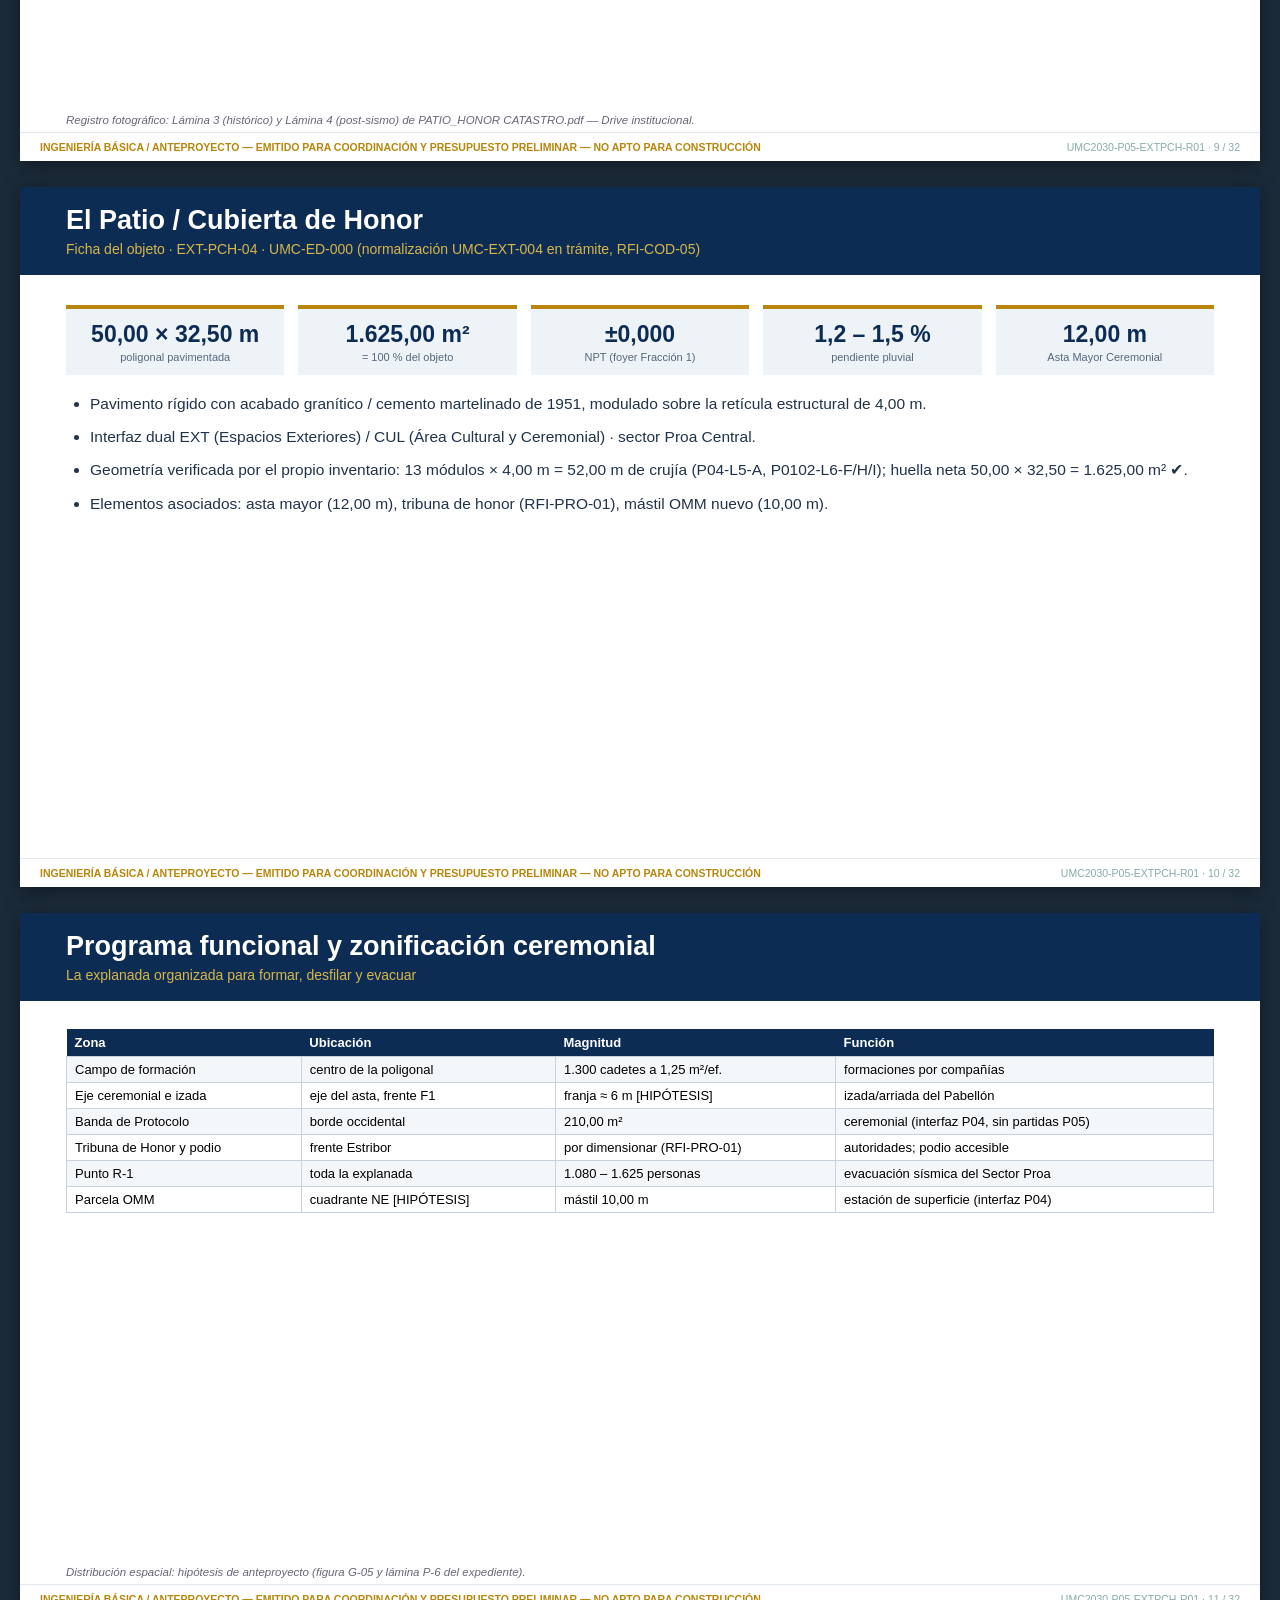
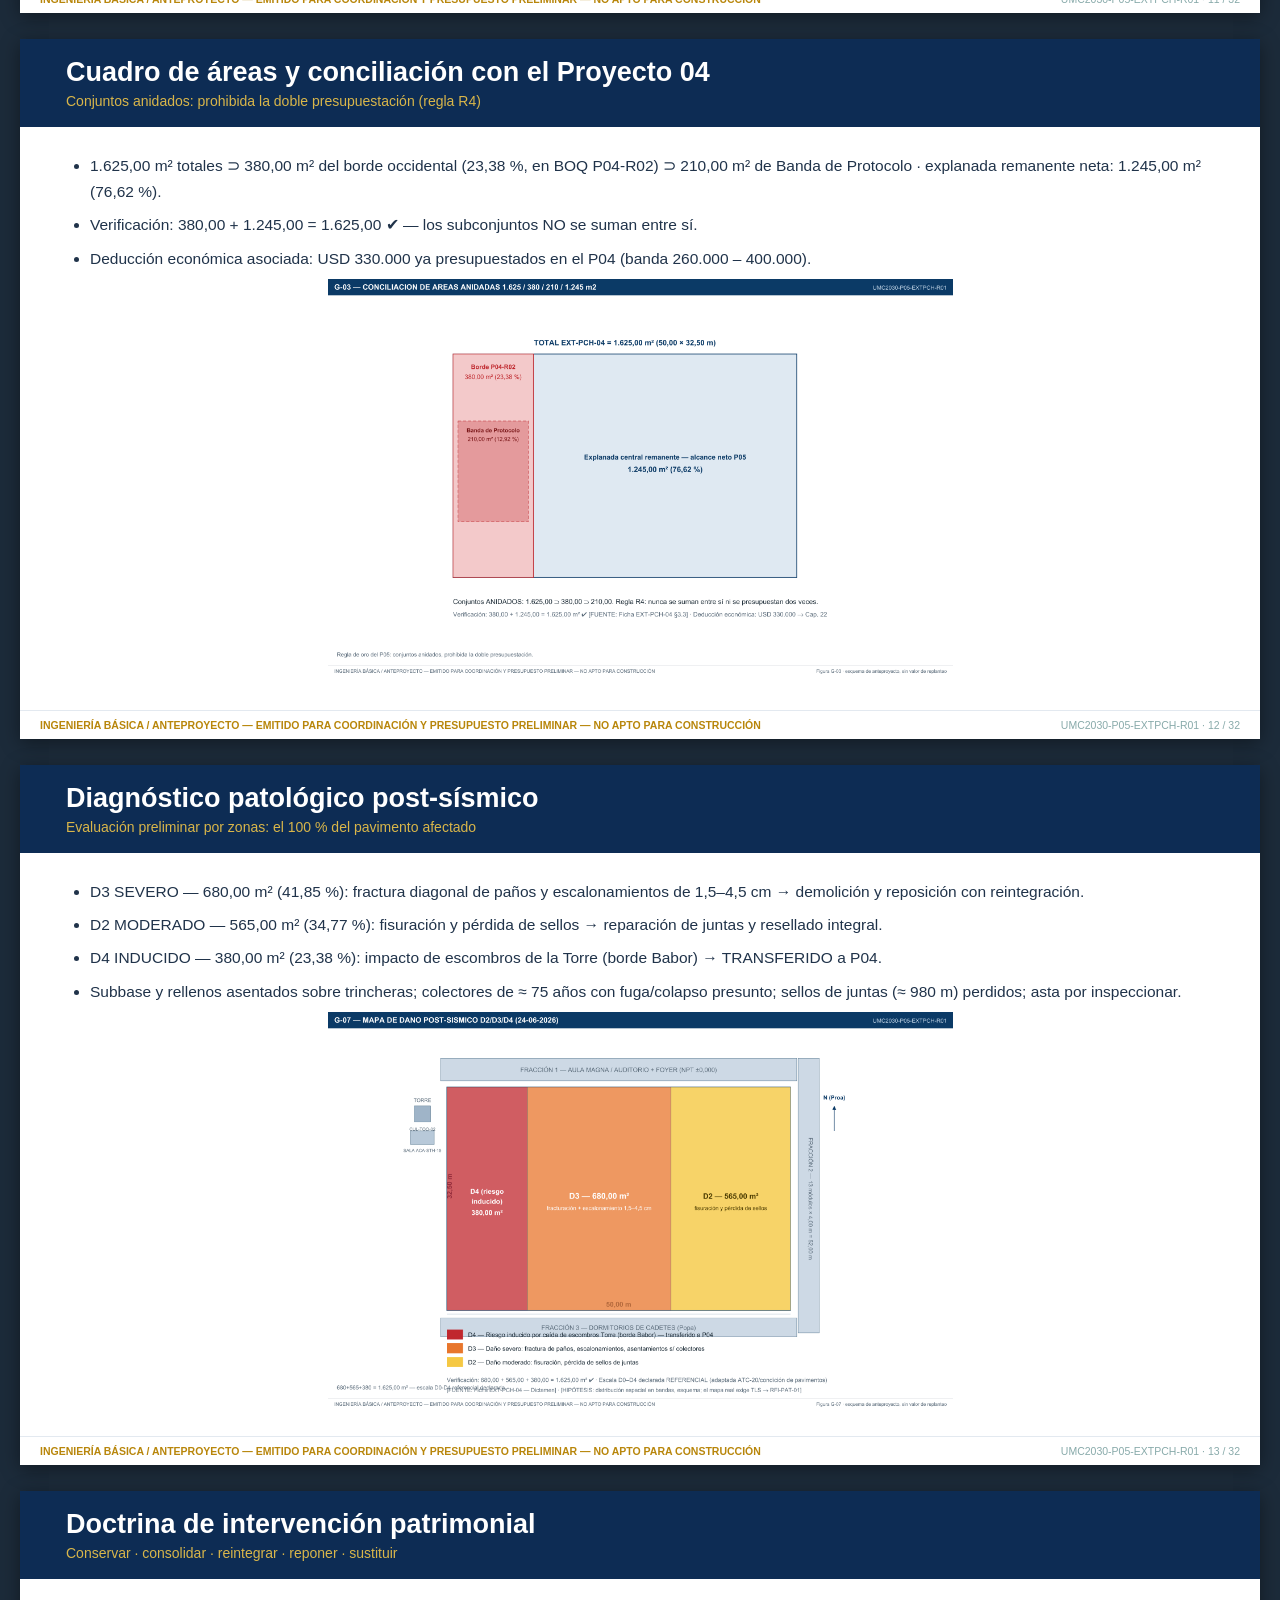
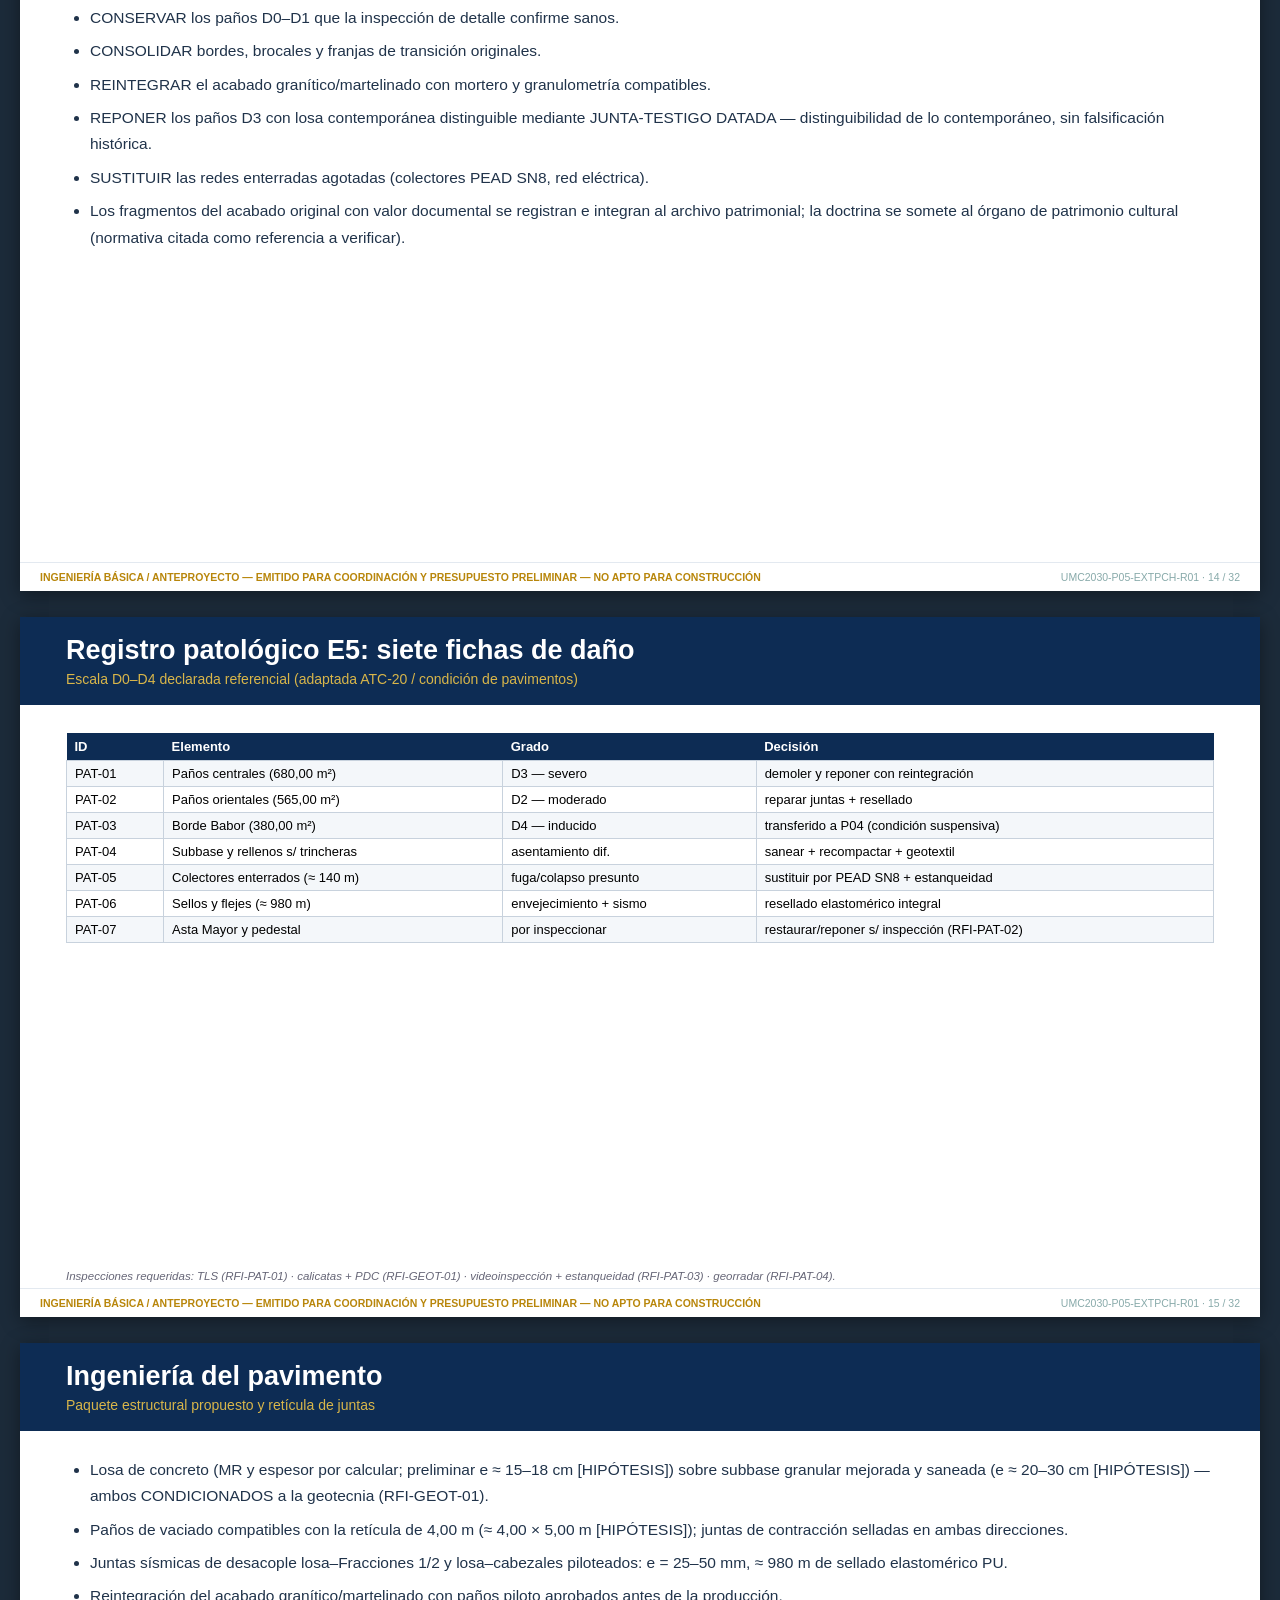
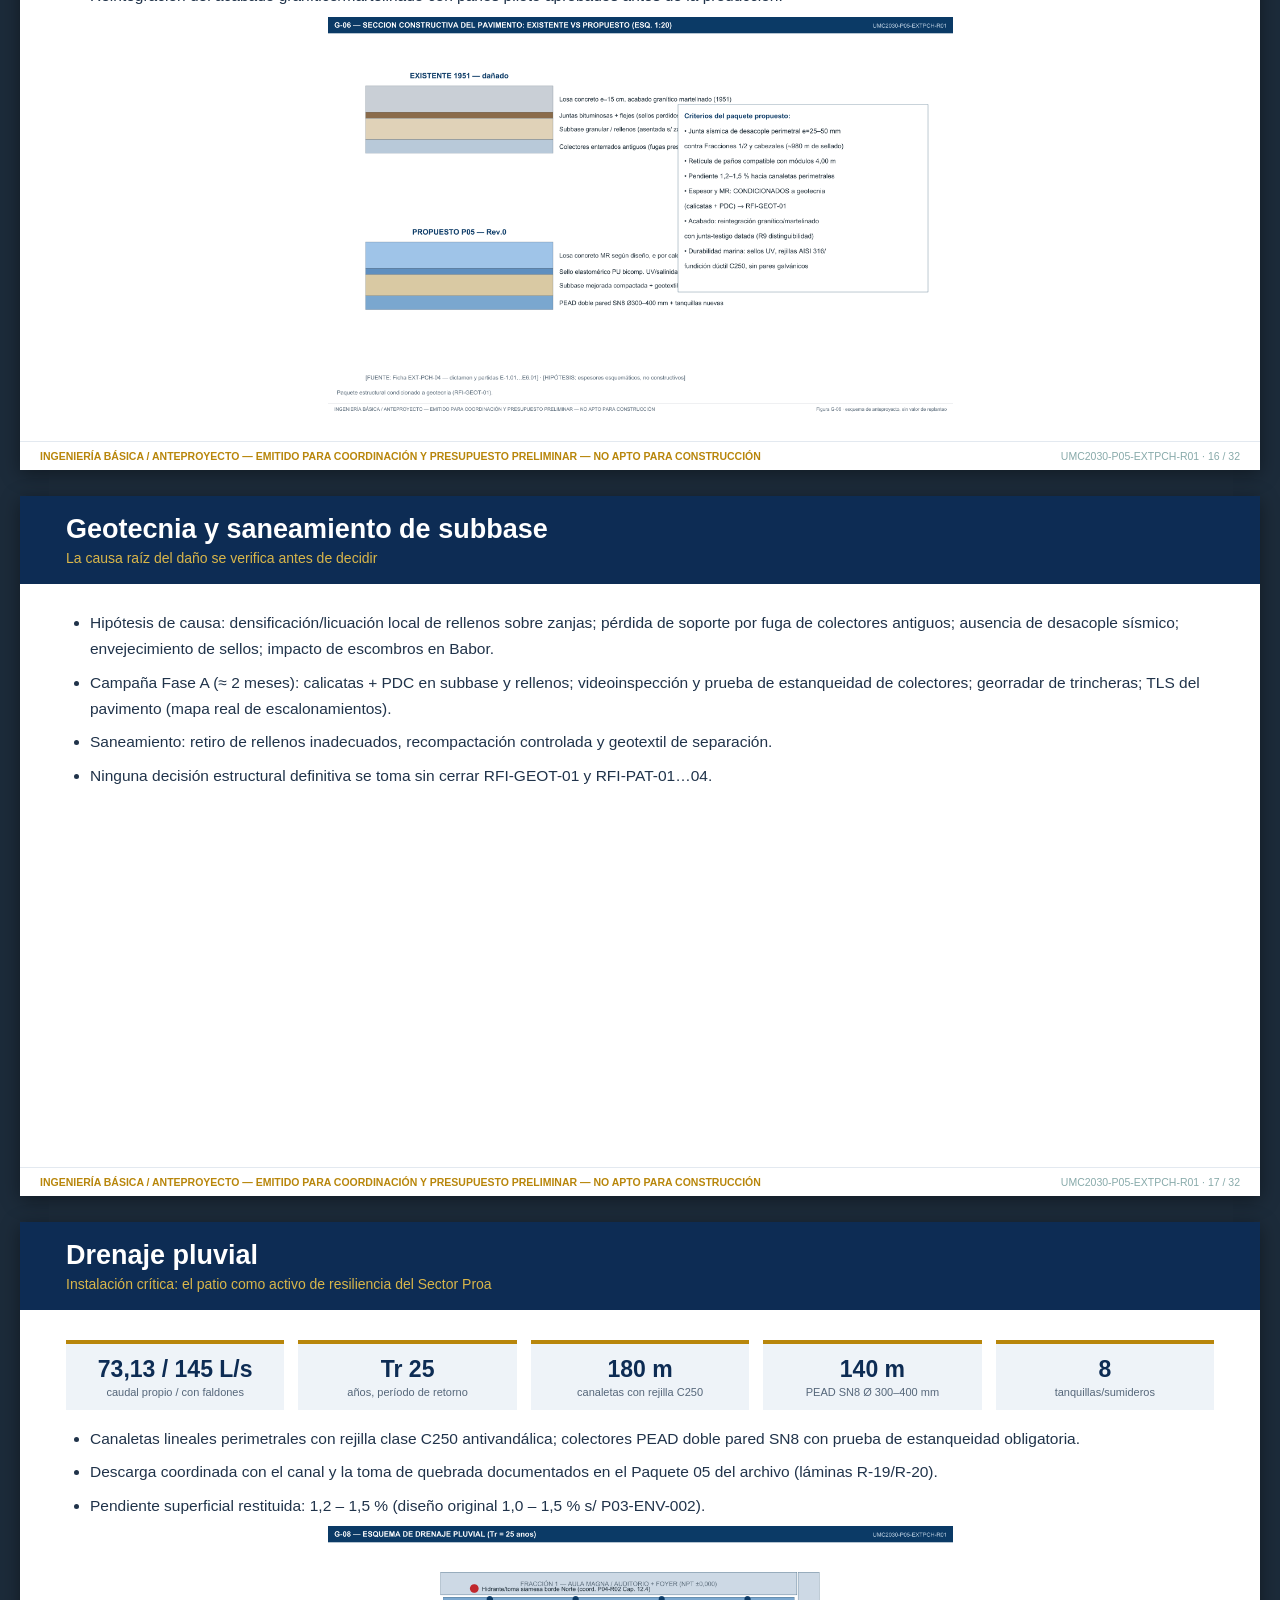
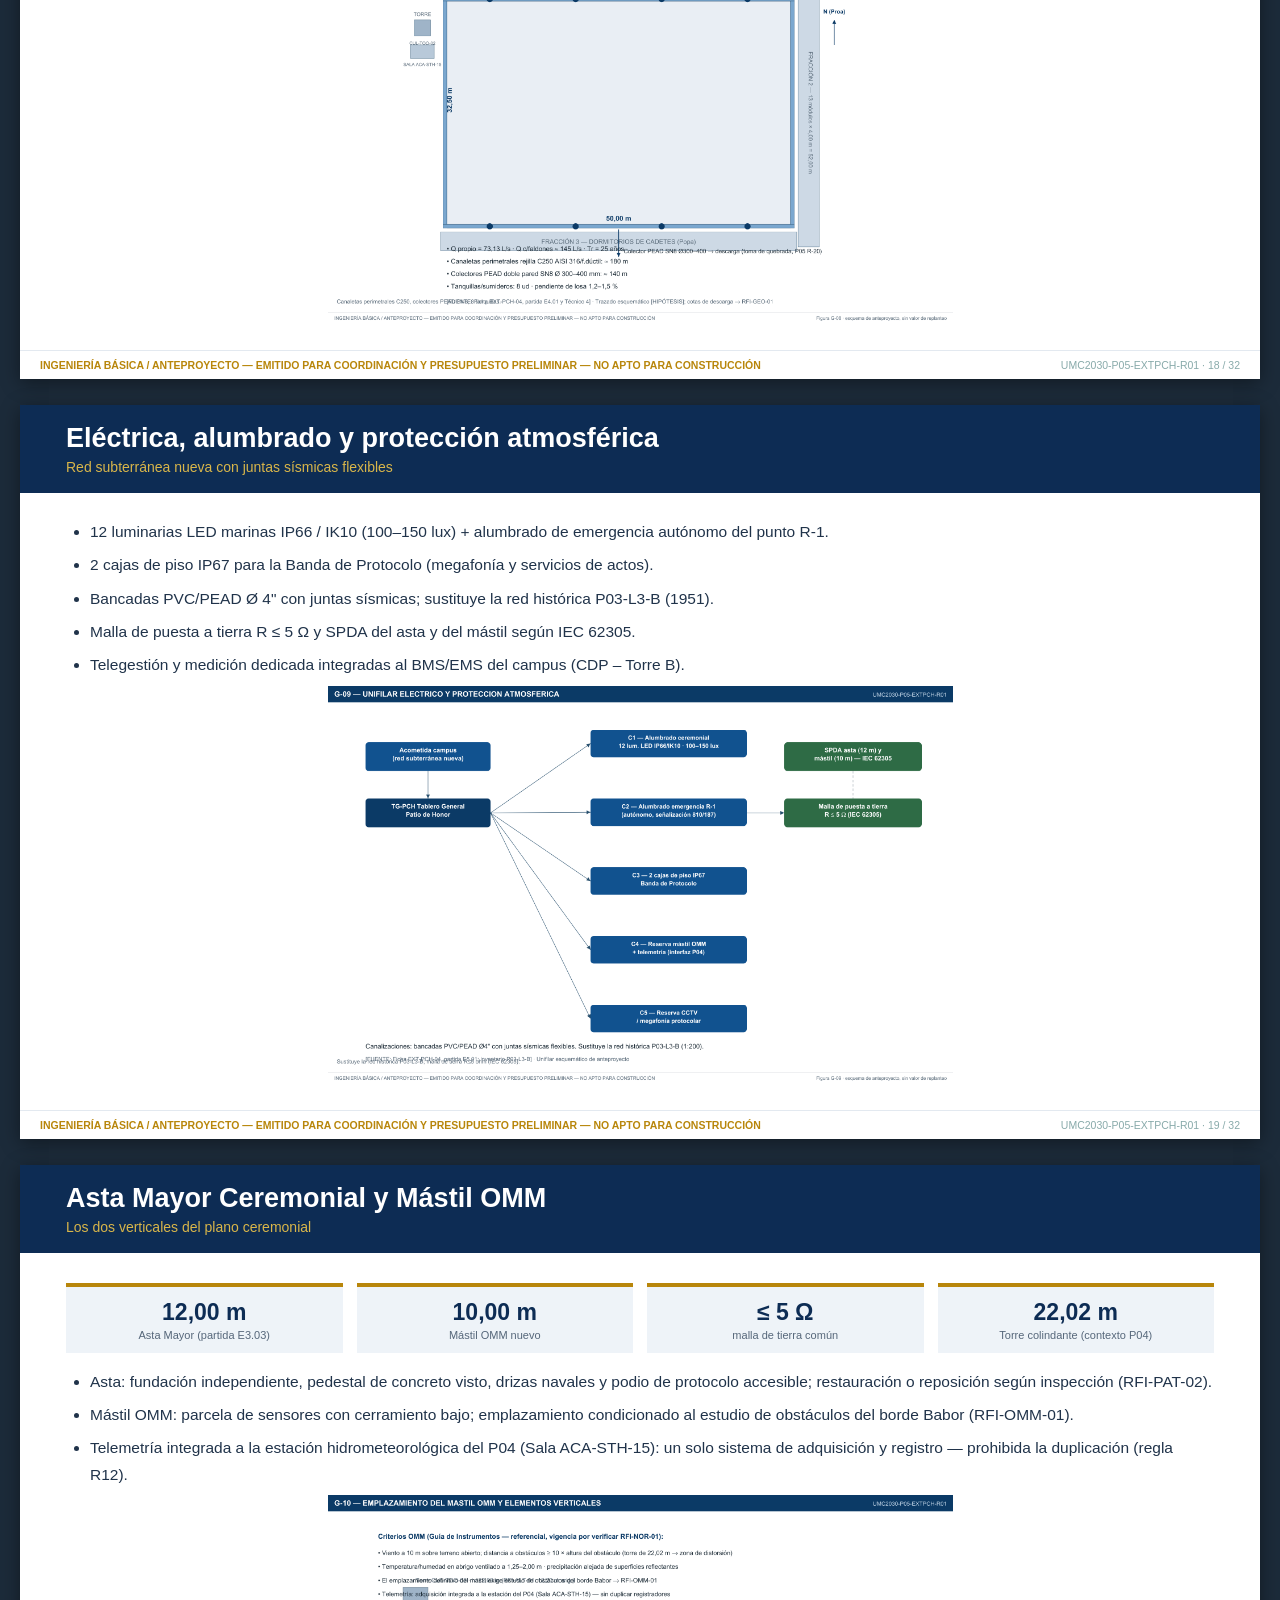
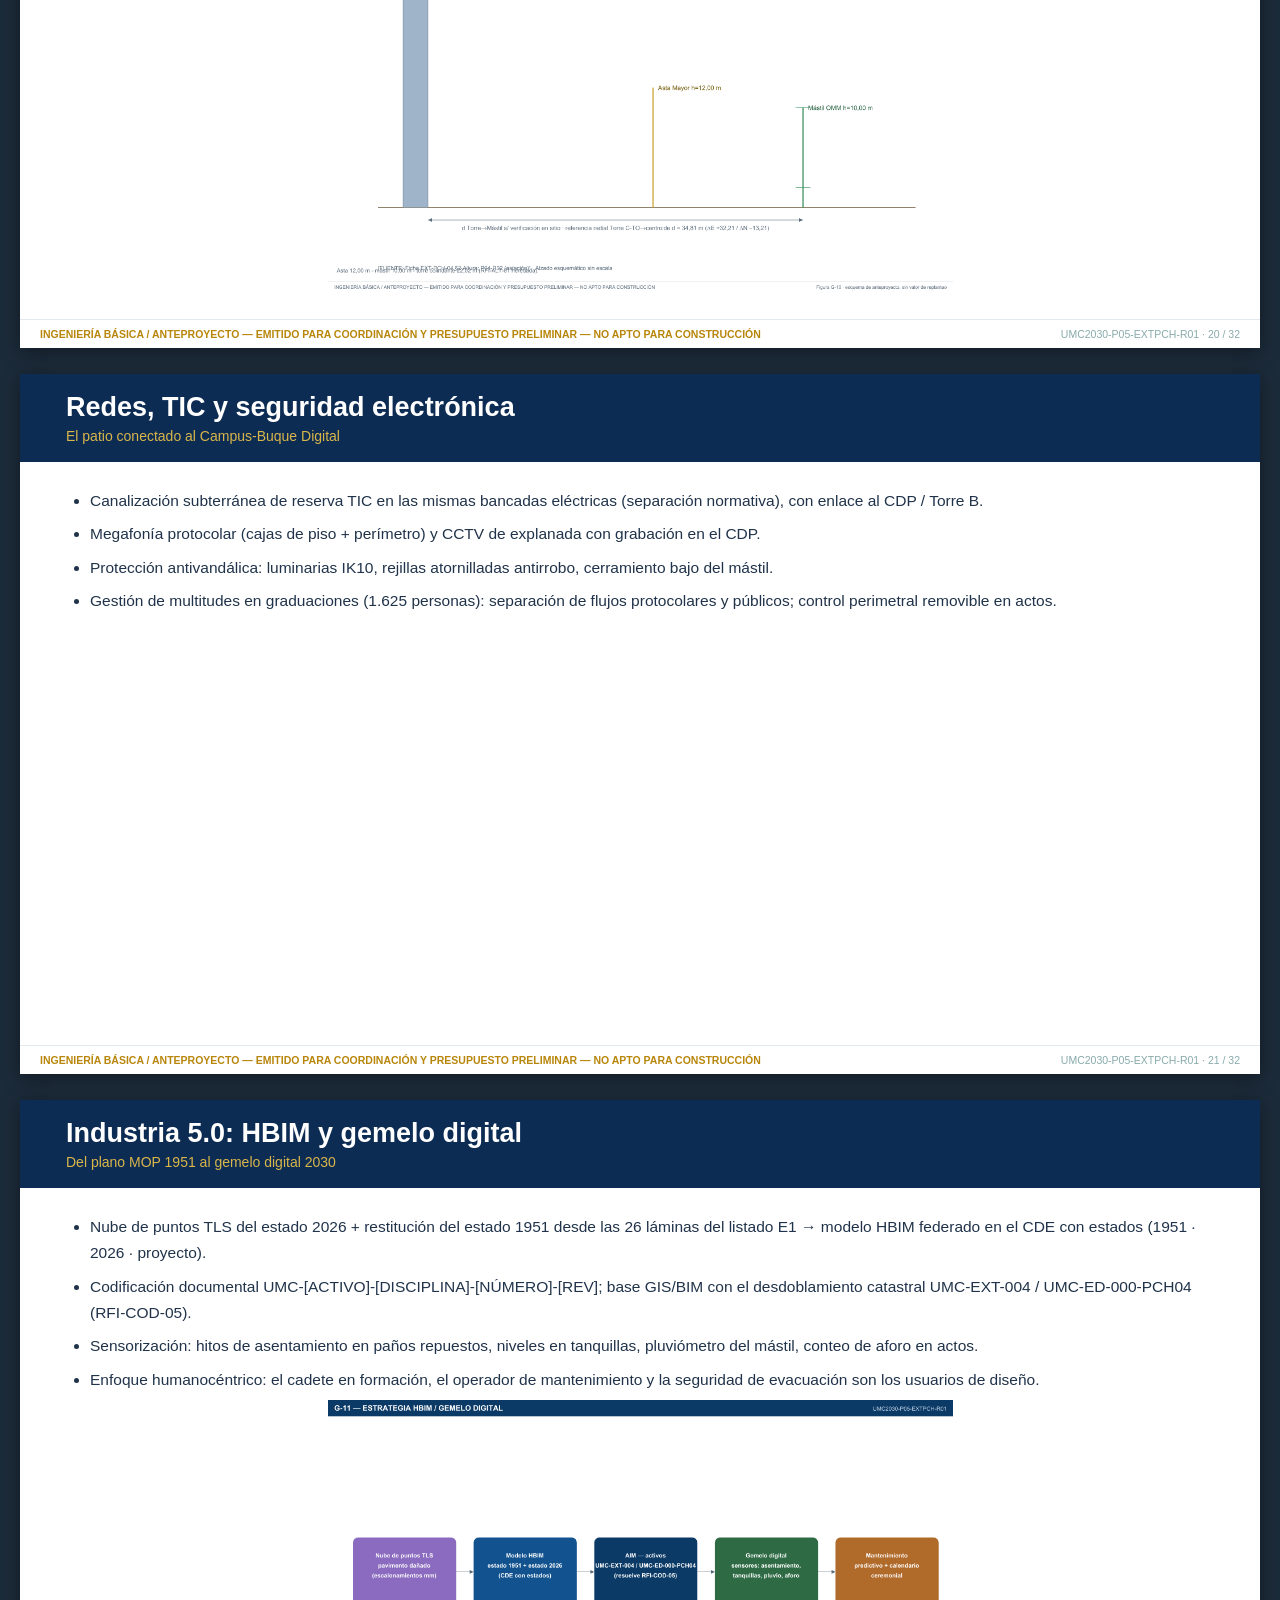
==== commit 8a57230a: "Presentación Consejo Universitario P05 (32 láminas, formato homólogo P04-R02) HTML+PPTX + portal de " ====
--- a/P05/entregables/PRESENTACION_UMC_2025-2030_CONSEJO-UNIVERSITARIO.html
+++ b/P05/entregables/PRESENTACION_UMC_2025-2030_CONSEJO-UNIVERSITARIO.html
@@ -1,12 +1,16 @@
-<!DOCTYPE html><html lang="es"><head><meta charset="utf-8"><title>PRESENTACION_UMC_2025-2030_CONSEJO-UNIVERSITARIO — R05</title><style>body{font-family:Helvetica,Arial,sans-serif;margin:0;background:#1c2b3a}
-.slide{width:1220px;min-height:700px;margin:26px auto;background:#fff;position:relative;box-shadow:0 4px 18px rgba(0,0,0,.4);display:flex;flex-direction:column}
-.bar{background:#0d2c54;color:#fff;padding:20px 46px}.bar .k{color:#d9b64a;font-size:12.5px;letter-spacing:1.6px;font-weight:700}
-.bar h1{margin:4px 0 0;font-size:27px}.body{padding:24px 46px;flex:1}
-ul{font-size:16.5px;line-height:1.75;color:#20334a;padding-left:24px;margin:6px 0}li{margin-bottom:7px}
+<!DOCTYPE html><html lang="es"><head><meta charset="utf-8"><title>PRESENTACION_UMC_2025-2030_CONSEJO-UNIVERSITARIO — Proyecto 05 · R01</title><style>body{font-family:Helvetica,Arial,sans-serif;margin:0;background:#1c2b3a}
+.slide{width:1240px;min-height:700px;margin:26px auto;background:#fff;position:relative;box-shadow:0 4px 18px rgba(0,0,0,.4);display:flex;flex-direction:column}
+.bar{background:#0d2c54;color:#fff;padding:18px 46px}
+.bar h1{margin:0;font-size:27px}.bar .sub{color:#d9b64a;font-size:14px;margin-top:5px}
+.body{padding:20px 46px;flex:1}
+.chips{display:flex;gap:14px;margin:10px 0 16px;flex-wrap:wrap}
+.chip{flex:1;min-width:150px;background:#eef3f8;border-top:4px solid #b8860b;padding:12px 14px;text-align:center}
+.chip .b{font-size:23px;font-weight:800;color:#0d2c54}.chip .s{font-size:11px;color:#56677a;margin-top:3px}
+ul{font-size:15.5px;line-height:1.7;color:#20334a;padding-left:24px;margin:6px 0}li{margin-bottom:7px}
 table{border-collapse:collapse;width:100%;font-size:13px;margin:8px 0}
 th{background:#0d2c54;color:#fff;padding:6px 8px;text-align:left}td{border:1px solid #c8d2dd;padding:5px 8px}
-tr:nth-child(even) td{background:#f4f7fa}tr:last-child td{font-weight:bold;background:#eef3f8}
-.fig{text-align:center;margin-top:8px}.fig img{max-width:980px;max-height:420px}
-.note{font-size:11.5px;color:#667;font-style:italic;padding:0 46px 8px}
-.ft{display:flex;justify-content:space-between;padding:8px 20px;font-size:10.5px}
-.ft .s{color:#b8860b;font-weight:700}.ft .n{color:#8aa}</style></head><body><div class="slide"><div class="bar"><div class="k">UNIVERSIDAD MARÍTIMA DEL CARIBE — MARINA MERCANTE DE VENEZUELA</div><h1>PLAN MAESTRO 2025–2030 · PROYECTO DE PLANTA FÍSICA E INFRAESTRUCTURA</h1></div><div class="body"><ul><li>Presentación para el Consejo Universitario y el Rectorado</li><li>EDICIÓN CONSOLIDADA R05 · 26 de octubre de 2026 (actualiza la R04 del 14-09-2026)</li><li>Expedientes: UMC2030-P01-CTSTCW-R04 · P02-CDP-R04 · P03-VRA-R04 · P04-TOBSHM-R02 · P05-EXTPCH-R01</li><li>Cap. Alt. / Dr. Guillermo Antonio Riut Hernández — Rector</li><li>Plan Maestro: Prof. Jhonny Da Silva Izquierdo, MSc. Ing. Lic. (CIV 95787)</li><li>⚠ INGENIERÍA BÁSICA / ANTEPROYECTO — EMITIDO PARA COORDINACIÓN Y PRESUPUESTO PRELIMINAR — NO APTO PARA CONSTRUCCIÓN</li></ul></div><div class="ft"><span class="s">NO APTO PARA CONSTRUCCIÓN · Uso institucional UMC – Marina Mercante de Venezuela</span><span class="n">R05 · 26 de octubre de 2026 · lámina 1/18</span></div></div><div class="slide"><div class="bar"><div class="k">NATURALEZA, ALCANCE Y LÍMITES</div><h1>CÓMO LEER ESTA PRESENTACIÓN</h1></div><div class="body"><ul><li>QUÉ ES: ingeniería básica/anteproyecto de cinco expedientes del Plan Maestro, coordinados como un único modelo de implantación; instrumento para decidir (programa, superficies, ROM AACE Clase 5, programación, riesgos).</li><li>QUÉ NO ES: no es proyecto ejecutivo (sin cálculo estructural, memorias ni planos firmados); no es apto para replanteo ni construcción; no sustituye permisos; no acredita certificación del Centro de Datos.</li><li>NOVEDAD R05: incorpora la respuesta al doblete sísmico del 24-06-2026 (Mw 7,2 + Mw 7,5) — expedientes P04 (Torre de Observación y Sala Técnica, R02) y P05 (Patio / Cubierta de Honor, R01).</li><li>Todas las cifras son de anteproyecto; las condicionantes suspensivas se recogen al final.</li></ul></div><div class="ft"><span class="s">NO APTO PARA CONSTRUCCIÓN · Uso institucional UMC – Marina Mercante de Venezuela</span><span class="n">R05 · 26 de octubre de 2026 · lámina 2/18</span></div></div><div class="slide"><div class="bar"><div class="k">CONTENIDO DE LA EXPOSICIÓN</div><h1>AGENDA</h1></div><div class="body"><ul><li>1 · Marco y antecedentes — Plan Maestro 2030, situación actual, alcance</li><li>2 · El conjunto P01–P03 — implantación, corredor tecnológico-administrativo, síntesis</li><li>3 · Los tres proyectos — Torre A STCW · Torre B CDP · Vicerrectorado Administrativo</li><li>4 · NUEVO: el evento sísmico del 24-06-2026 y la Proa Central — P04 y P05</li><li>5 · Inversión y plazos — ROM Clase 5 consolidado, programación, priorización</li><li>6 · Riesgos y decisiones — condicionantes, RFI abiertas, acuerdos solicitados</li></ul></div><div class="ft"><span class="s">NO APTO PARA CONSTRUCCIÓN · Uso institucional UMC – Marina Mercante de Venezuela</span><span class="n">R05 · 26 de octubre de 2026 · lámina 3/18</span></div></div><div class="slide"><div class="bar"><div class="k">INSTRUMENTO RECTOR</div><h1>MARCO: EL PLAN MAESTRO UMC 2025–2030</h1></div><div class="body"><ul><li>Elaborado por el Prof. Jhonny Da Silva Izquierdo (MSc. Ing. Lic.) — zonificación del campus y doce proyectos estratégicos.</li><li>Proyecto Nº 1 — Centro Tecnológico STCW «Ecosistemas – Laboratorios Marítimos Integrados» (Torre A), con Biblioteca UMC.</li><li>Proyecto Nº 3 — Centro de Datos Principal CDP UMC Catia La Mar (Torre B), con Ciberseguridad y Sistemas.</li><li>Edificación de tres plantas para el Vicerrectorado Administrativo.</li><li>Proyectos complementarios: Talleres y Canal de Ensayos Hidrodinámicos, Piscina Olímpica, Aula Magna, sostenibilidad, señalización y paisajismo.</li><li>Patrimonio de la Proa Central (obra MOP 1951–1958, Arq. L. Malaussena): Torre de Observación, Sala Técnica y Patio / Cubierta de Honor — hoy objeto de los expedientes P04 y P05.</li></ul></div><div class="note">Imágenes de zonificación y vistas satelitales: ver PDF fuente R04 en Drive (no reproducidas aquí).</div><div class="ft"><span class="s">NO APTO PARA CONSTRUCCIÓN · Uso institucional UMC – Marina Mercante de Venezuela</span><span class="n">R05 · 26 de octubre de 2026 · lámina 4/18</span></div></div><div class="slide"><div class="bar"><div class="k">PUNTO DE PARTIDA</div><h1>SITUACIÓN DEL CAMPUS: 2024 → 2026</h1></div><div class="body"><ul><li>2024: campus consolidado con déficit de simulación, laboratorios tecnológicos y servicios de gobierno; CDP actual sin condiciones para sostener la plataforma de simulación ni el Campus Virtual; enlace E-1 (CANTV) reubicable; sin residencias de Oficiales de Planta ni sala de seguridad integral.</li><li>Respuesta P01–P03: 3 edificaciones nuevas · 9.745,92 m² de obra nueva · corredor de ≈ 119,4 m.</li><li>24-06-2026 — DOBLETE SÍSMICO Mw 7,2 + Mw 7,5: afectación del litoral y del campus; la Proa Central ceremonial queda comprometida (Torre de Observación dañada, Patio de Honor inhabilitado, punto de evacuación R-1 suspendido).</li><li>Respuesta P04–P05: consolidación de la Torre/Sala (P04-R02) y restauración integral del Patio de Honor (P05-R01).</li></ul></div><div class="ft"><span class="s">NO APTO PARA CONSTRUCCIÓN · Uso institucional UMC – Marina Mercante de Venezuela</span><span class="n">R05 · 26 de octubre de 2026 · lámina 5/18</span></div></div><div class="slide"><div class="bar"><div class="k">UNA SOLA IMPLANTACIÓN COORDINADA</div><h1>EL CONJUNTO P01–P03: CORREDOR TECNOLÓGICO-ADMINISTRATIVO ≈ 119,4 m (E1→E2→E3)</h1></div><div class="body"><ul><li>Espina peatonal continua de 4,00 m que articula las tres edificaciones.</li><li>Corredor de redes enterrado único (MT/BT, fibra, datos, agua potable y contra-incendios).</li><li>Anillo vehicular y de emergencia de 6,00 m común · separación entre edificios ≈ 15 m (acceso de bomberos).</li><li>Un solo modelo de evacuación, señalización y seguridad perimetral.</li><li>Retícula modular compartida de 1,20 m · profundidad 21,60 m · corredor central 2,40 m · núcleo con dos escaleras y ascensor.</li><li>Regla rectora: ninguna obra puede modificar la implantación general sin revisión aprobada del Plan de Implantación.</li></ul></div><div class="note">Lámina de implantación UMC-G-ARQ-001-R04 (escala 1:400): ver PDF fuente R04.</div><div class="ft"><span class="s">NO APTO PARA CONSTRUCCIÓN · Uso institucional UMC – Marina Mercante de Venezuela</span><span class="n">R05 · 26 de octubre de 2026 · lámina 6/18</span></div></div><div class="slide"><div class="bar"><div class="k">SUPERFICIES, NIVELES, USO E INVERSIÓN</div><h1>SÍNTESIS DEL CONJUNTO P01–P03</h1></div><div class="body"><table><tr><th>Edificación</th><th>Planta (m²)</th><th>Niv.</th><th>Construido (m²)</th><th>Neta (m²)</th><th>Uso principal</th><th>ROM (M USD)</th></tr><tr><td>E1 · Vicerrectorado Administrativo</td><td>829,44</td><td>3</td><td>2.488,32</td><td>1.832,00</td><td>Gobierno, servicios y residencias</td><td>5,54 – 8,48</td></tr><tr><td>E2 · Centro Tecnológico STCW (Torre A)</td><td>933,12</td><td>4</td><td>3.732,48</td><td>2.734,00</td><td>Simulación marítima y Biblioteca UMC</td><td>12,43 – 20,19</td></tr><tr><td>E3 · Centro de Datos Principal (Torre B)</td><td>881,28</td><td>4</td><td>3.525,12</td><td>2.619,00</td><td>CDP, ciberseguridad y campus virtual</td><td>11,21 – 18,51</td></tr><tr><td>Módulo Exterior de Pañoles</td><td>110,00</td><td>1</td><td>110,00</td><td>110,00</td><td>Deportes y equipo de buceo</td><td>incluido</td></tr><tr><td>TOTAL OBRA NUEVA P01–P03</td><td>—</td><td>—</td><td>9.745,92</td><td>7.295,00</td><td>—</td><td>29,18 – 47,18</td></tr></table></div><div class="note">ROM AACE Clase 5 (−25 % / +40 %). Conceptos: «El Puente Tecnológico» (Torre A) · «Faro Digital» (Torre B) · «Gobierno y Bienestar» (VRA).</div><div class="ft"><span class="s">NO APTO PARA CONSTRUCCIÓN · Uso institucional UMC – Marina Mercante de Venezuela</span><span class="n">R05 · 26 de octubre de 2026 · lámina 7/18</span></div></div><div class="slide"><div class="bar"><div class="k">UMC2030-P01-CTSTCW-R04</div><h1>TORRE A · CENTRO TECNOLÓGICO STCW</h1></div><div class="body"><ul><li>43,20 × 21,60 m por planta · 4 niveles + cubierta técnica · 3.732,48 m² construidos · coronación +18,00 m.</li><li>PB ±0,000: Biblioteca UMC, vestíbulo, ECDIS, GMDSS, EPIRB/SAR · N1 +4,200: Puente Full Mission 360°, VTS.</li><li>N2 +8,200: Sala de Máquinas (SSM), energía y propulsión, carga líquida, CFD · N3 +12,200: telecom, IA, Digital Twin, coworking.</li><li>Eficiencia neta/bruta 73,25 % (2.734,00 / 3.732,48 m²) — adecuada para recintos de simulación.</li><li>Decisión técnica: el Canal de Ensayos Hidrodinámicos (45×3×2 m ≈ 270 t) NO va en la Torre A; se mantiene en la remodelación de Talleres (UMC-P01-STCW-TAL) por cargas y geometría.</li><li>Los NUEVE componentes STCW del Plan Maestro se preservan íntegros (los nº 8 y 9 en Talleres, con justificación).</li></ul></div><div class="ft"><span class="s">NO APTO PARA CONSTRUCCIÓN · Uso institucional UMC – Marina Mercante de Venezuela</span><span class="n">R05 · 26 de octubre de 2026 · lámina 8/18</span></div></div><div class="slide"><div class="bar"><div class="k">UMC2030-P02-CDP-R04 · PRIMERA OBRA A EJECUTAR</div><h1>TORRE B · CENTRO DE DATOS PRINCIPAL</h1></div><div class="body"><ul><li>40,80 × 21,60 m por planta · 4 niveles · 3.525,12 m² construidos · cubierta +16,70 m.</li><li>PB: UPS, baterías, HVAC, Entrance Room, MMR, muelle · N1 +4,500: Data Hall Fase 1 (255 m²) + reserva (145 m²), NOC, CER.</li><li>N2 +8,700: Cyber Range, SOC académico, forense, IoT, OT/ICS · N3 +12,700: LMS/Moodle, cloud académico, multimedia.</li><li>Estándar normalizado a ANSI/TIA-942-C — Rated-1 (Basic), con reserva de evolución a Rated-2; sin declarar certificación.</li><li>PRIORIDAD ESTRATÉGICA: nodo de red del campus y condición habilitante del Campus Virtual, la simulación y los sistemas académico-administrativos.</li></ul></div><div class="ft"><span class="s">NO APTO PARA CONSTRUCCIÓN · Uso institucional UMC – Marina Mercante de Venezuela</span><span class="n">R05 · 26 de octubre de 2026 · lámina 9/18</span></div></div><div class="slide"><div class="bar"><div class="k">UMC2030-P03-VRA-R04</div><h1>E1 · VICERRECTORADO ADMINISTRATIVO</h1></div><div class="body"><ul><li>829,44 m² por planta · 3 niveles · 2.488,32 m² construidos · 1.832,00 m² netos.</li><li>Programa: gobierno universitario, servicios a la comunidad marítima, residencias de Oficiales de Planta y sala de seguridad integral.</li><li>Concepto «Gobierno y Bienestar» · vanos de 6,40 m sobre la retícula común de 1,20 m.</li><li>Módulo Exterior de Pañoles de 110,00 m² (deportes y equipo de buceo) resuelto fuera del volumen principal.</li><li>ROM: 5,54 – 8,48 M USD (AACE Clase 5).</li></ul></div><div class="ft"><span class="s">NO APTO PARA CONSTRUCCIÓN · Uso institucional UMC – Marina Mercante de Venezuela</span><span class="n">R05 · 26 de octubre de 2026 · lámina 10/18</span></div></div><div class="slide"><div class="bar"><div class="k">NUEVO BLOQUE POST-SÍSMICO</div><h1>24-06-2026: EL DOBLETE SÍSMICO Y LA PROA CENTRAL</h1></div><div class="body"><ul><li>Evento: Mw 7,2 + Mw 7,5 — afectación general; la Proa Central ceremonial (obra MOP 1951–1958) es la zona crítica.</li><li>Torre de Observación (CUL-TOO-02) y Sala Técnica (ACA-STH-15): daño estructural → expediente P04-TOBSHM-R02.</li><li>Patio / Cubierta de Honor (EXT-PCH-04): 1.625,00 m² INHABILITADOS; punto de evacuación R-1 del Sector Proa SUSPENDIDO sin alterno designado → RFI-EVA-01 (CRÍTICA).</li><li>El 100 % del pavimento presenta daño: D3 severo 680,00 m² · D2 moderado 565,00 m² · D4 inducido 380,00 m² (escombros de la Torre, borde Babor).</li><li>Acervo documental rescatado: 198 planos PDF + 487 fotografías (5 tubos portaplanos, inventario firmado 12-10-2026).</li></ul><div class="fig"><img src="[data-uri]